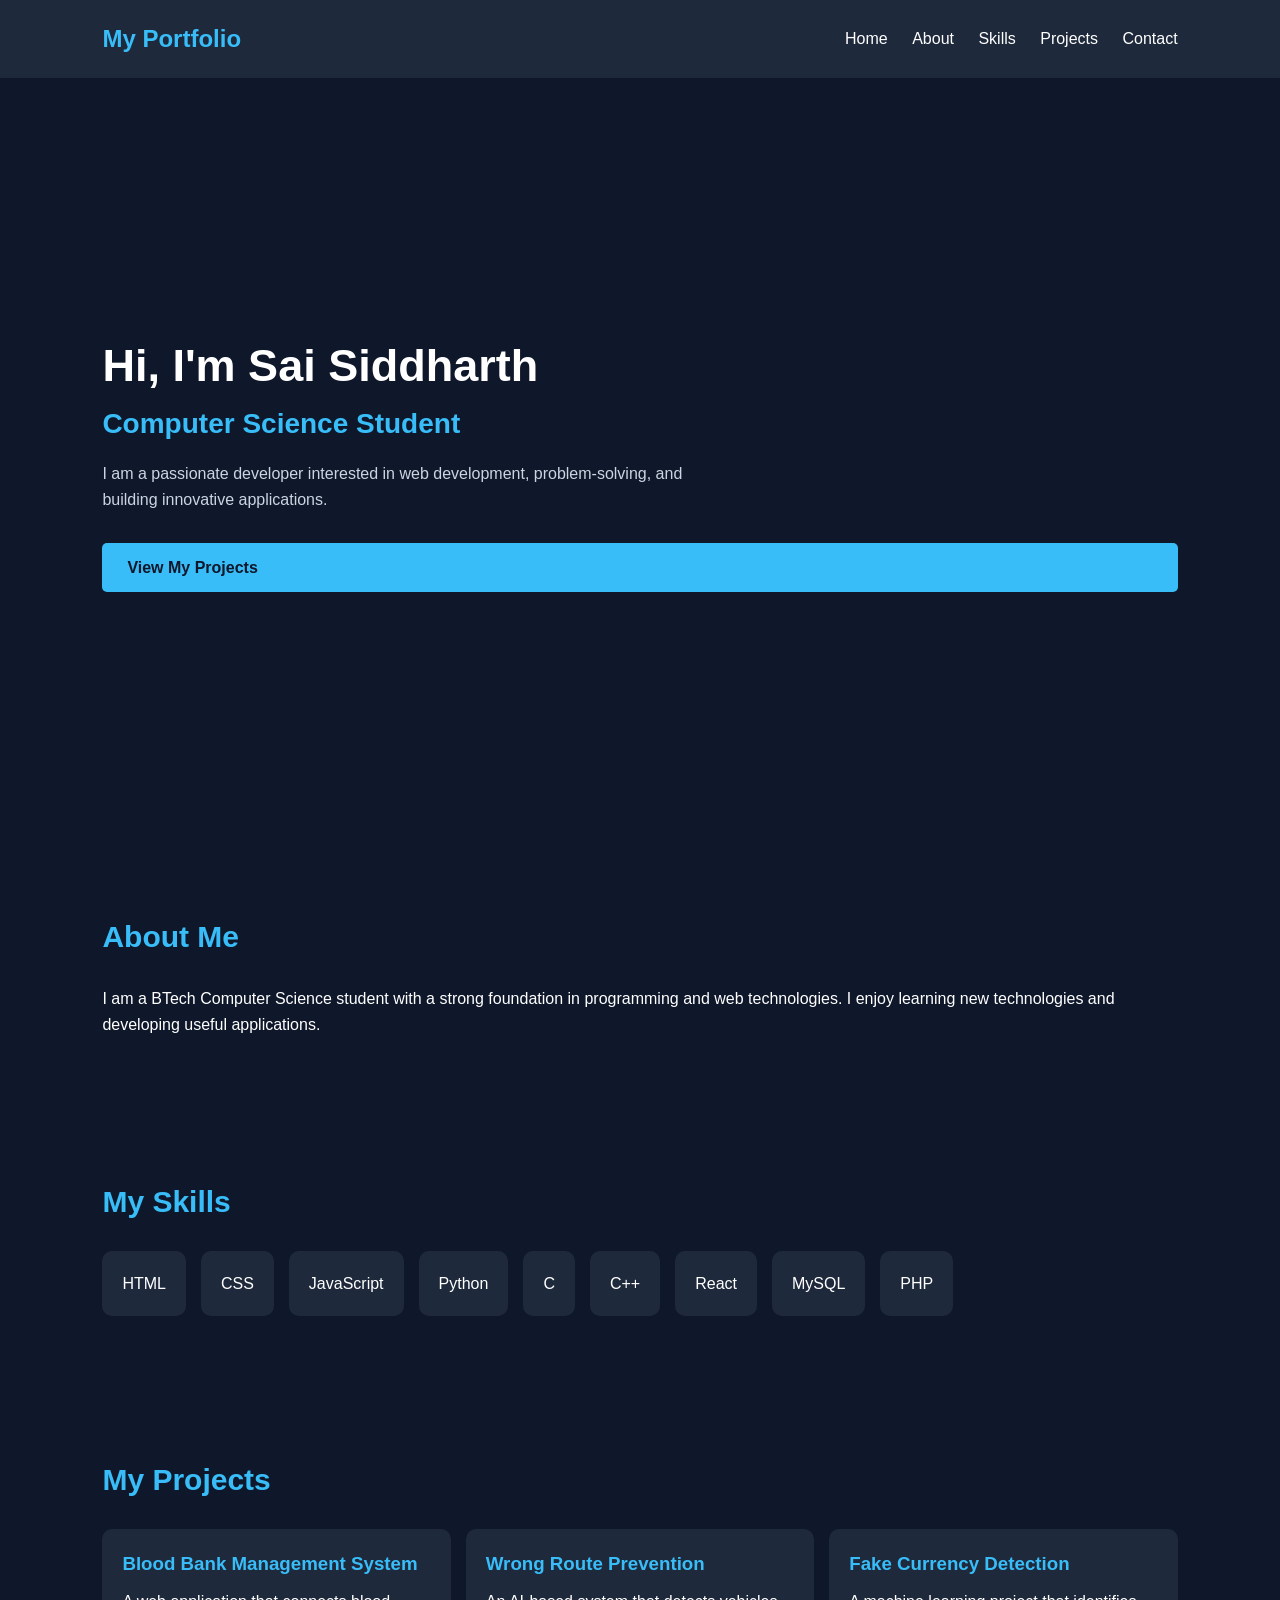
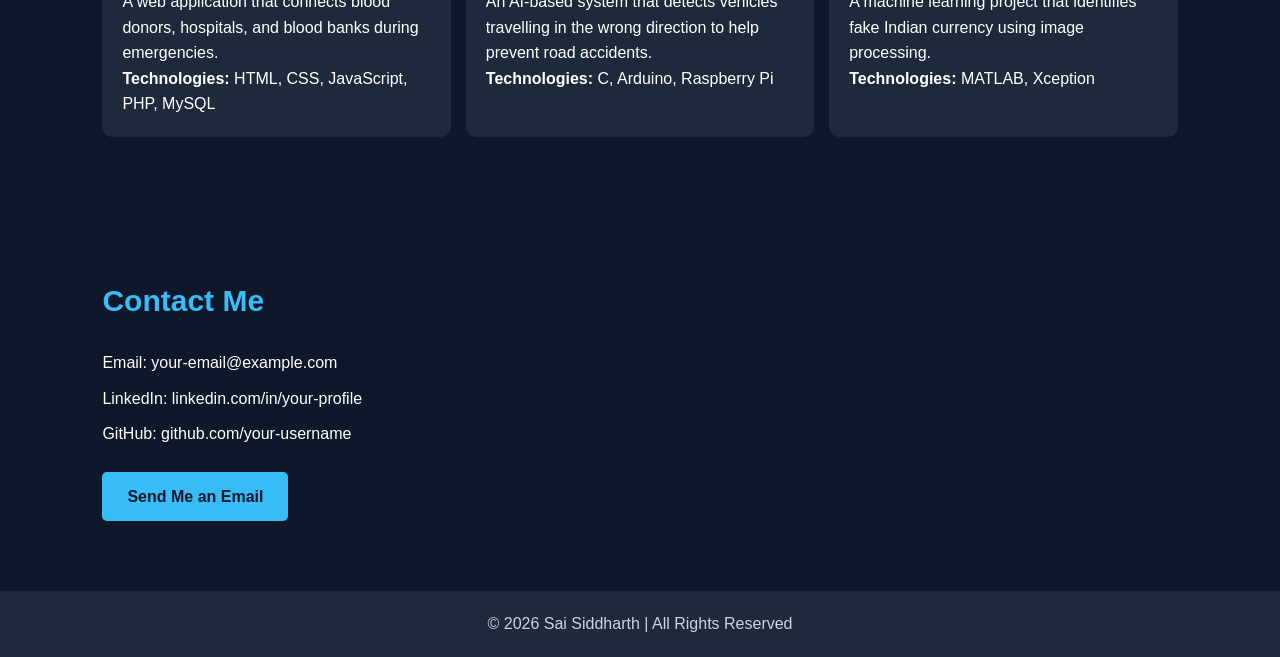
==== index.html @ 5f08d347 "first commit" ====
<!DOCTYPE html>
<html lang="en">
<head>
    <meta charset="UTF-8">
    <meta name="viewport" content="width=device-width, initial-scale=1.0">
    <title>My Portfolio</title>

    <style>
        * {
            margin: 0;
            padding: 0;
            box-sizing: border-box;
            scroll-behavior: smooth;
        }

        body {
            font-family: Arial, sans-serif;
            background: #0f172a;
            color: white;
            line-height: 1.6;
        }

        header {
            display: flex;
            justify-content: space-between;
            align-items: center;
            padding: 20px 8%;
            background: #1e293b;
            position: sticky;
            top: 0;
        }

        .logo {
            color: #38bdf8;
            font-size: 24px;
            font-weight: bold;
        }

        nav a {
            color: white;
            text-decoration: none;
            margin-left: 20px;
        }

        nav a:hover {
            color: #38bdf8;
        }

        section {
            padding: 70px 8%;
        }

        .home {
            min-height: 85vh;
            display: flex;
            flex-direction: column;
            justify-content: center;
        }

        .home h1 {
            font-size: 45px;
        }

        .home h2 {
            color: #38bdf8;
            font-size: 28px;
        }

        .home p {
            max-width: 600px;
            margin: 15px 0;
            color: #cbd5e1;
        }

        .btn {
            display: inline-block;
            background: #38bdf8;
            color: #0f172a;
            padding: 12px 25px;
            border-radius: 5px;
            text-decoration: none;
            font-weight: bold;
            margin-top: 15px;
        }

        h2.section-title {
            color: #38bdf8;
            margin-bottom: 25px;
            font-size: 30px;
        }

        .skills, .projects {
            display: flex;
            flex-wrap: wrap;
            gap: 15px;
        }

        .skills span, .project-card {
            background: #1e293b;
            padding: 20px;
            border-radius: 10px;
        }

        .project-card {
            flex: 1 1 250px;
        }

        .project-card h3 {
            color: #38bdf8;
            margin-bottom: 10px;
        }

        .contact p {
            margin: 10px 0;
        }

        footer {
            text-align: center;
            padding: 20px;
            background: #1e293b;
            color: #cbd5e1;
        }

        @media (max-width: 600px) {
            header {
                flex-direction: column;
                gap: 10px;
            }

            nav a {
                margin: 0 8px;
            }

            .home h1 {
                font-size: 32px;
            }
        }
    </style>
</head>

<body>

    <header>
        <div class="logo">My Portfolio</div>

        <nav>
            <a href="#home">Home</a>
            <a href="#about">About</a>
            <a href="#skills">Skills</a>
            <a href="#projects">Projects</a>
            <a href="#contact">Contact</a>
        </nav>
    </header>

    <section class="home" id="home">
        <h1>Hi, I'm Sai Siddharth</h1>
        <h2>Computer Science Student</h2>

        <p>
            I am a passionate developer interested in web development,
            problem-solving, and building innovative applications.
        </p>

        <a href="#projects" class="btn">View My Projects</a>
    </section>

    <section id="about">
        <h2 class="section-title">About Me</h2>

        <p>
            I am a BTech Computer Science student with a strong
            foundation in programming and web technologies.
            I enjoy learning new technologies and developing
            useful applications.
        </p>
    </section>

    <section id="skills">
        <h2 class="section-title">My Skills</h2>

        <div class="skills">
            <span>HTML</span>
            <span>CSS</span>
            <span>JavaScript</span>
            <span>Python</span>
            <span>C</span>
            <span>C++</span>
            <span>React</span>
            <span>MySQL</span>
            <span>PHP</span>
        </div>
    </section>

    <section id="projects">
        <h2 class="section-title">My Projects</h2>

        <div class="projects">

            <div class="project-card">
                <h3>Blood Bank Management System</h3>
                <p>
                    A web application that connects blood donors,
                    hospitals, and blood banks during emergencies.
                </p>
                <p><b>Technologies:</b> HTML, CSS, JavaScript, PHP, MySQL</p>
            </div>

            <div class="project-card">
                <h3>Wrong Route Prevention</h3>
                <p>
                    An AI-based system that detects vehicles
                    travelling in the wrong direction to help
                    prevent road accidents.
                </p>
                <p><b>Technologies:</b> C, Arduino, Raspberry Pi</p>
            </div>

            <div class="project-card">
                <h3>Fake Currency Detection</h3>
                <p>
                    A machine learning project that identifies
                    fake Indian currency using image processing.
                </p>
                <p><b>Technologies:</b> MATLAB, Xception</p>
            </div>

        </div>
    </section>

    <section id="contact" class="contact">
        <h2 class="section-title">Contact Me</h2>

        <p>Email: your-email@example.com</p>
        <p>LinkedIn: linkedin.com/in/your-profile</p>
        <p>GitHub: github.com/your-username</p>

        <a href="mailto:your-email@example.com" class="btn">
            Send Me an Email
        </a>
    </section>

    <footer>
        <p>© 2026 Sai Siddharth | All Rights Reserved</p>
    </footer>

</body>
</html>
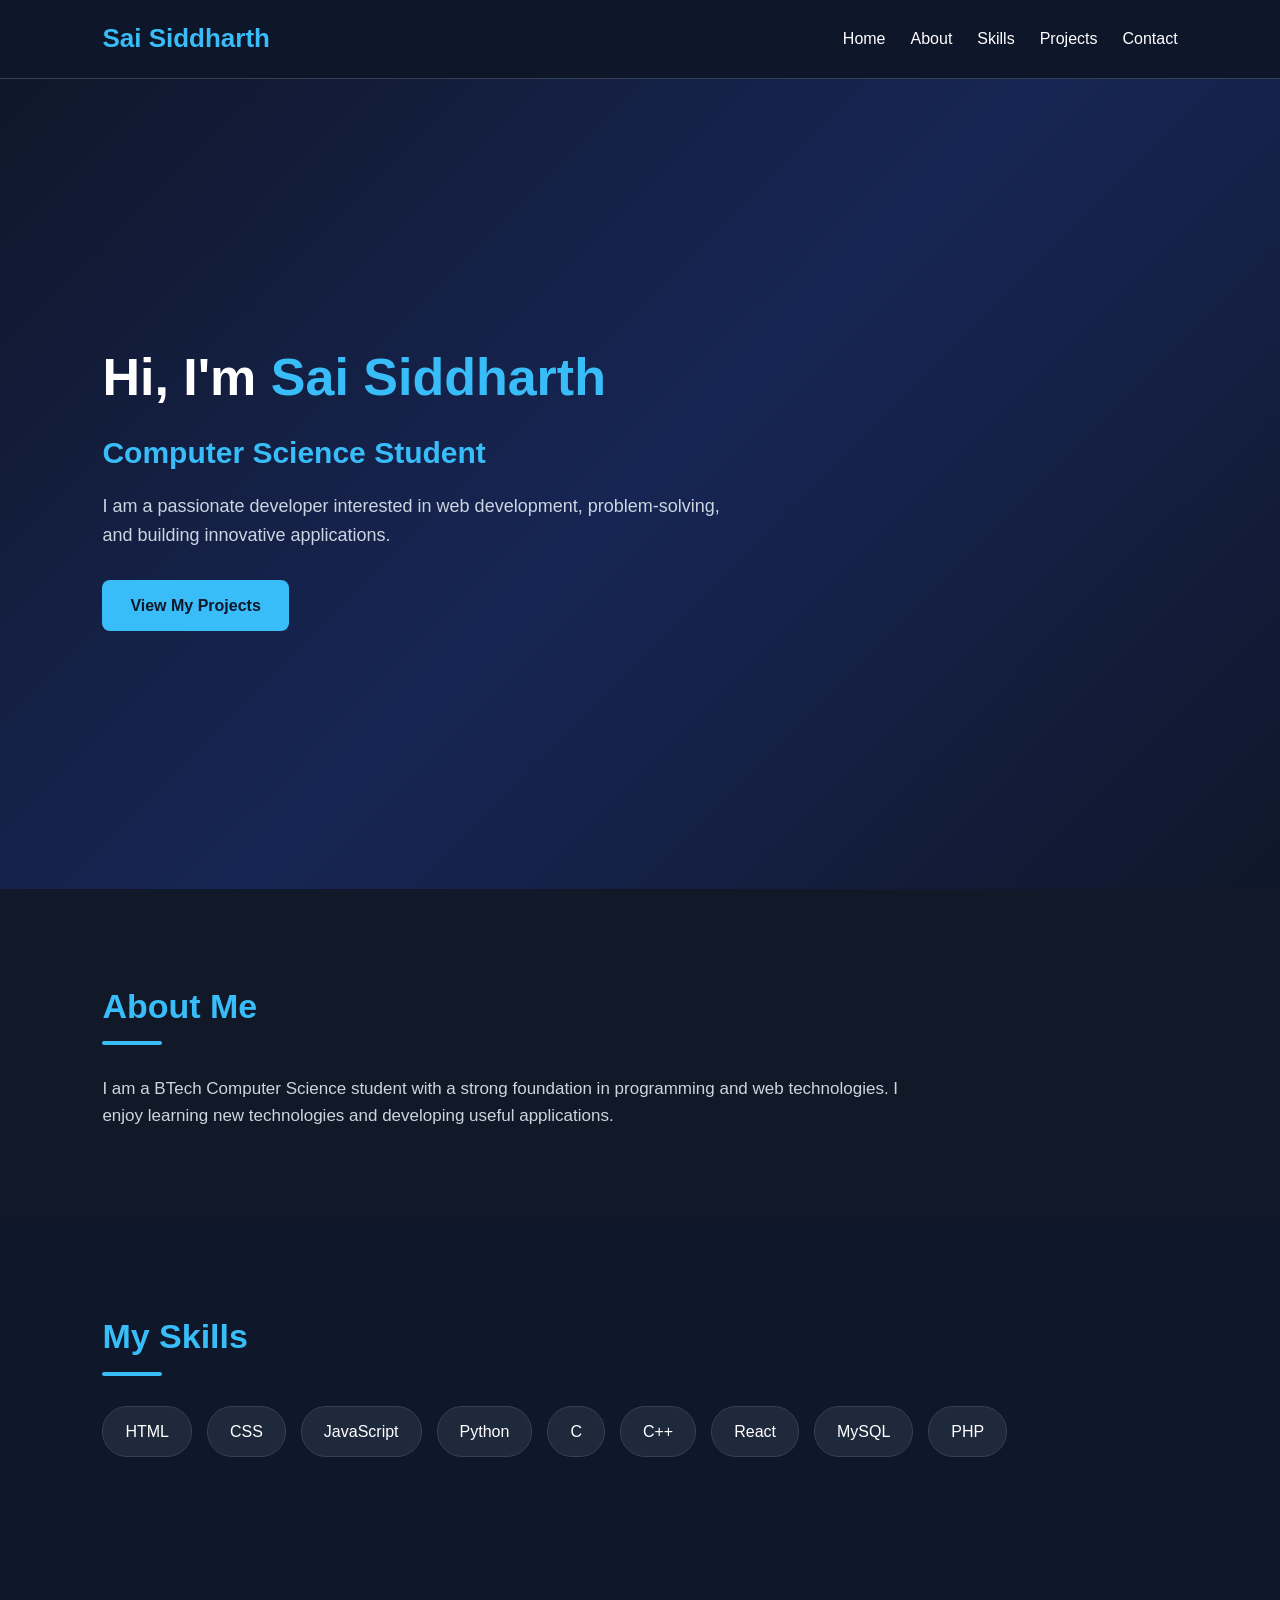
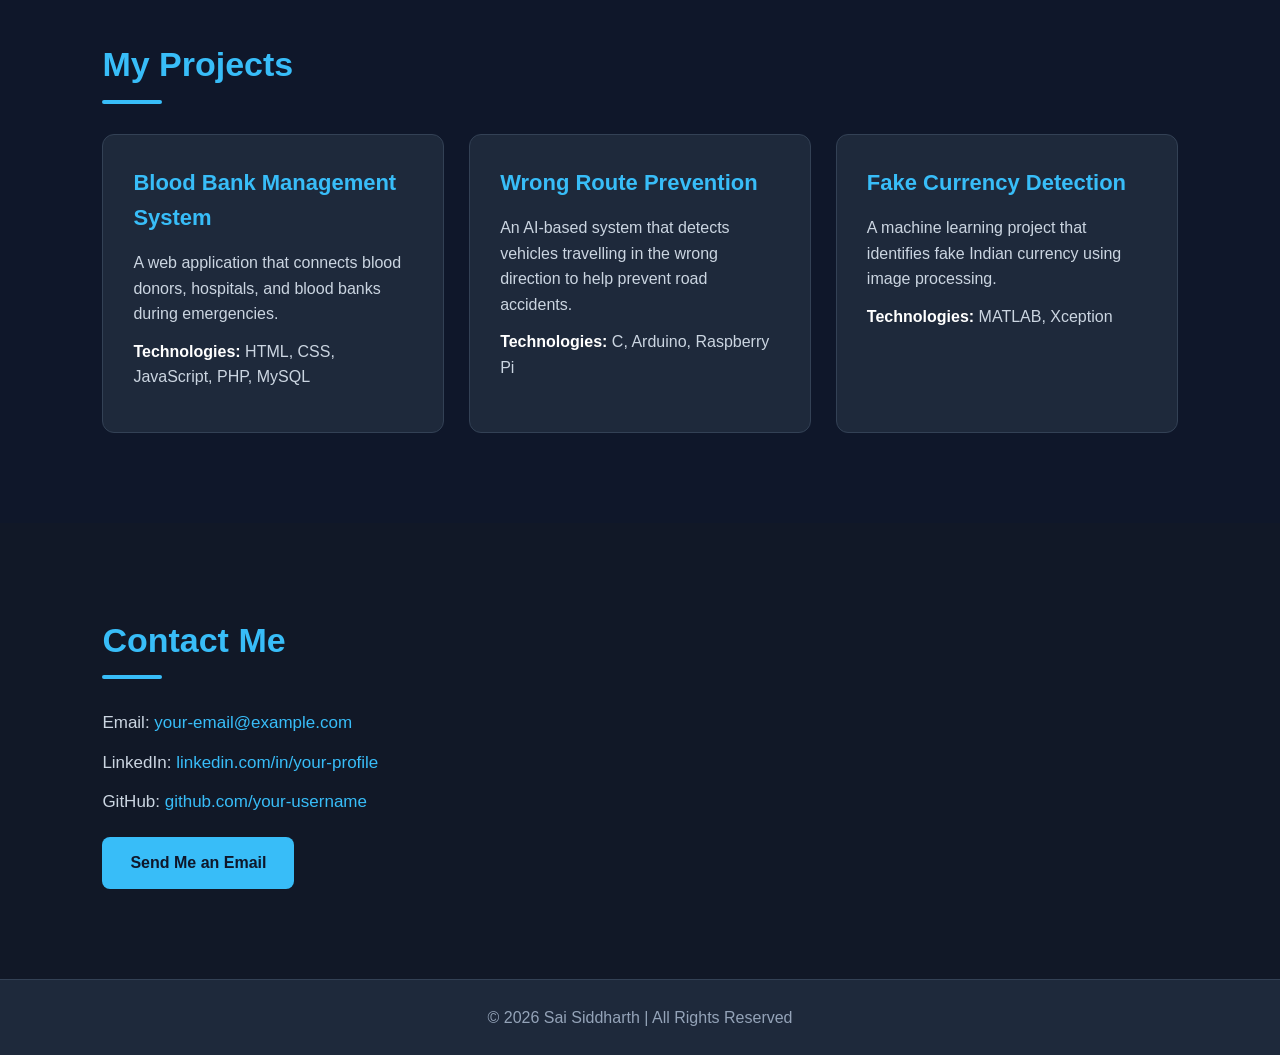
==== commit 08409bbc: "new commit" ====
--- a/index.html
+++ b/index.html
@@ -1,12 +1,18 @@
-
 <!DOCTYPE html>
 <html lang="en">
 <head>
     <meta charset="UTF-8">
     <meta name="viewport" content="width=device-width, initial-scale=1.0">
-    <title>My Portfolio</title>
-
+
+    <title>Sai Siddharth | Portfolio</title>
+
+    <!-- CSS -->
     <style>
+
+        /* =========================
+           BASIC RESET
+        ========================= */
+
         * {
             margin: 0;
             padding: 0;
@@ -15,158 +21,457 @@
         }
 
         body {
-            font-family: Arial, sans-serif;
+            font-family: Arial, Helvetica, sans-serif;
             background: #0f172a;
-            color: white;
+            color: #ffffff;
             line-height: 1.6;
         }
 
+        /* =========================
+           HEADER
+        ========================= */
+
         header {
+            width: 100%;
             display: flex;
             justify-content: space-between;
             align-items: center;
-            padding: 20px 8%;
-            background: #1e293b;
+
+            padding: 18px 8%;
+
+            background: rgba(15, 23, 42, 0.95);
+
             position: sticky;
             top: 0;
+            z-index: 1000;
+
+            border-bottom: 1px solid #334155;
         }
 
         .logo {
+            font-size: 26px;
+            font-weight: bold;
             color: #38bdf8;
-            font-size: 24px;
-            font-weight: bold;
+        }
+
+        nav {
+            display: flex;
+            gap: 25px;
         }
 
         nav a {
-            color: white;
+            color: #ffffff;
             text-decoration: none;
-            margin-left: 20px;
+            font-size: 16px;
+
+            transition: 0.3s;
         }
 
         nav a:hover {
             color: #38bdf8;
         }
 
+        /* =========================
+           COMMON SECTION
+        ========================= */
+
         section {
-            padding: 70px 8%;
-        }
+            padding: 90px 8%;
+        }
+
+        /* =========================
+           HOME SECTION
+        ========================= */
 
         .home {
-            min-height: 85vh;
+            min-height: 90vh;
+
             display: flex;
             flex-direction: column;
             justify-content: center;
+
+            background:
+                linear-gradient(
+                    135deg,
+                    #0f172a 0%,
+                    #172554 50%,
+                    #0f172a 100%
+                );
         }
 
         .home h1 {
-            font-size: 45px;
+            font-size: 52px;
+            margin-bottom: 10px;
+        }
+
+        .home h1 span {
+            color: #38bdf8;
         }
 
         .home h2 {
+            font-size: 30px;
             color: #38bdf8;
-            font-size: 28px;
+            margin-bottom: 15px;
         }
 
         .home p {
-            max-width: 600px;
-            margin: 15px 0;
+            max-width: 650px;
             color: #cbd5e1;
-        }
+            font-size: 18px;
+            margin-bottom: 20px;
+        }
+
+        /* =========================
+           BUTTON
+        ========================= */
 
         .btn {
             display: inline-block;
+
+            width: fit-content;
+
             background: #38bdf8;
             color: #0f172a;
-            padding: 12px 25px;
-            border-radius: 5px;
+
+            padding: 13px 28px;
+
+            border-radius: 8px;
+
             text-decoration: none;
+
             font-weight: bold;
-            margin-top: 15px;
-        }
-
-        h2.section-title {
+
+            margin-top: 10px;
+
+            transition: 0.3s;
+        }
+
+        .btn:hover {
+            background: #ffffff;
+            color: #0f172a;
+
+            transform: translateY(-3px);
+
+            box-shadow: 0 8px 20px rgba(56, 189, 248, 0.3);
+        }
+
+        /* =========================
+           SECTION TITLE
+        ========================= */
+
+        .section-title {
             color: #38bdf8;
-            margin-bottom: 25px;
-            font-size: 30px;
-        }
-
-        .skills, .projects {
+            font-size: 34px;
+            margin-bottom: 30px;
+
+            position: relative;
+        }
+
+        .section-title::after {
+            content: "";
+
+            display: block;
+
+            width: 60px;
+            height: 4px;
+
+            background: #38bdf8;
+
+            margin-top: 8px;
+
+            border-radius: 10px;
+        }
+
+        /* =========================
+           ABOUT
+        ========================= */
+
+        #about {
+            background: #111827;
+        }
+
+        #about p {
+            max-width: 800px;
+
+            color: #cbd5e1;
+
+            font-size: 17px;
+        }
+
+        /* =========================
+           SKILLS
+        ========================= */
+
+        .skills {
             display: flex;
             flex-wrap: wrap;
+
             gap: 15px;
-        }
-
-        .skills span, .project-card {
+
+            margin-top: 20px;
+        }
+
+        .skills span {
             background: #1e293b;
-            padding: 20px;
-            border-radius: 10px;
+
+            border: 1px solid #334155;
+
+            padding: 12px 22px;
+
+            border-radius: 25px;
+
+            color: #ffffff;
+
+            transition: 0.3s;
+        }
+
+        .skills span:hover {
+            background: #38bdf8;
+
+            color: #0f172a;
+
+            transform: translateY(-4px);
+        }
+
+        /* =========================
+           PROJECTS
+        ========================= */
+
+        .projects {
+            display: grid;
+
+            grid-template-columns:
+                repeat(auto-fit, minmax(280px, 1fr));
+
+            gap: 25px;
+
+            margin-top: 20px;
         }
 
         .project-card {
-            flex: 1 1 250px;
+            background: #1e293b;
+
+            padding: 30px;
+
+            border-radius: 12px;
+
+            border: 1px solid #334155;
+
+            transition: 0.3s;
+        }
+
+        .project-card:hover {
+            transform: translateY(-8px);
+
+            border-color: #38bdf8;
+
+            box-shadow:
+                0 10px 30px rgba(0, 0, 0, 0.3);
         }
 
         .project-card h3 {
             color: #38bdf8;
-            margin-bottom: 10px;
+
+            font-size: 22px;
+
+            margin-bottom: 15px;
+        }
+
+        .project-card p {
+            color: #cbd5e1;
+
+            margin-bottom: 12px;
+        }
+
+        .project-card b {
+            color: #ffffff;
+        }
+
+        /* =========================
+           CONTACT
+        ========================= */
+
+        #contact {
+            background: #111827;
         }
 
         .contact p {
-            margin: 10px 0;
-        }
+            margin: 12px 0;
+
+            color: #cbd5e1;
+
+            font-size: 17px;
+        }
+
+        .contact a:not(.btn) {
+            color: #38bdf8;
+
+            text-decoration: none;
+        }
+
+        .contact a:not(.btn):hover {
+            text-decoration: underline;
+        }
+
+        /* =========================
+           FOOTER
+        ========================= */
 
         footer {
             text-align: center;
-            padding: 20px;
+
+            padding: 25px;
+
             background: #1e293b;
-            color: #cbd5e1;
-        }
-
-        @media (max-width: 600px) {
+
+            color: #94a3b8;
+
+            border-top: 1px solid #334155;
+        }
+
+        /* =========================
+           RESPONSIVE DESIGN
+        ========================= */
+
+        @media (max-width: 768px) {
+
             header {
                 flex-direction: column;
-                gap: 10px;
+
+                gap: 15px;
+
+                padding: 15px 5%;
+            }
+
+            nav {
+                gap: 15px;
+
+                flex-wrap: wrap;
+
+                justify-content: center;
             }
 
             nav a {
-                margin: 0 8px;
+                font-size: 14px;
+            }
+
+            section {
+                padding: 70px 6%;
+            }
+
+            .home h1 {
+                font-size: 38px;
+            }
+
+            .home h2 {
+                font-size: 24px;
+            }
+
+            .home p {
+                font-size: 16px;
+            }
+
+            .section-title {
+                font-size: 30px;
+            }
+        }
+
+        @media (max-width: 480px) {
+
+            .logo {
+                font-size: 22px;
             }
 
             .home h1 {
                 font-size: 32px;
             }
-        }
+
+            .home h2 {
+                font-size: 21px;
+            }
+
+            nav {
+                gap: 10px;
+            }
+
+            nav a {
+                font-size: 13px;
+            }
+
+            .skills span {
+                padding: 10px 16px;
+            }
+
+            .project-card {
+                padding: 22px;
+            }
+        }
+
     </style>
 </head>
 
 <body>
 
+    <!-- =========================
+         HEADER
+    ========================= -->
+
     <header>
-        <div class="logo">My Portfolio</div>
+
+        <div class="logo">
+            Sai Siddharth
+        </div>
 
         <nav>
             <a href="#home">Home</a>
+
             <a href="#about">About</a>
+
             <a href="#skills">Skills</a>
+
             <a href="#projects">Projects</a>
+
             <a href="#contact">Contact</a>
         </nav>
+
     </header>
 
+
+    <!-- =========================
+         HOME
+    ========================= -->
+
     <section class="home" id="home">
-        <h1>Hi, I'm Sai Siddharth</h1>
-        <h2>Computer Science Student</h2>
+
+        <h1>
+            Hi, I'm <span>Sai Siddharth</span>
+        </h1>
+
+        <h2>
+            Computer Science Student
+        </h2>
 
         <p>
             I am a passionate developer interested in web development,
             problem-solving, and building innovative applications.
         </p>
 
-        <a href="#projects" class="btn">View My Projects</a>
+        <a href="#projects" class="btn">
+            View My Projects
+        </a>
+
     </section>
 
+
+    <!-- =========================
+         ABOUT
+    ========================= -->
+
     <section id="about">
-        <h2 class="section-title">About Me</h2>
+
+        <h2 class="section-title">
+            About Me
+        </h2>
 
         <p>
             I am a BTech Computer Science student with a strong
@@ -174,75 +479,175 @@
             I enjoy learning new technologies and developing
             useful applications.
         </p>
+
     </section>
 
+
+    <!-- =========================
+         SKILLS
+    ========================= -->
+
     <section id="skills">
-        <h2 class="section-title">My Skills</h2>
+
+        <h2 class="section-title">
+            My Skills
+        </h2>
 
         <div class="skills">
+
             <span>HTML</span>
+
             <span>CSS</span>
+
             <span>JavaScript</span>
+
             <span>Python</span>
+
             <span>C</span>
+
             <span>C++</span>
+
             <span>React</span>
+
             <span>MySQL</span>
+
             <span>PHP</span>
+
         </div>
+
     </section>
 
+
+    <!-- =========================
+         PROJECTS
+    ========================= -->
+
     <section id="projects">
-        <h2 class="section-title">My Projects</h2>
+
+        <h2 class="section-title">
+            My Projects
+        </h2>
 
         <div class="projects">
 
+            <!-- Project 1 -->
+
             <div class="project-card">
-                <h3>Blood Bank Management System</h3>
+
+                <h3>
+                    Blood Bank Management System
+                </h3>
+
                 <p>
                     A web application that connects blood donors,
                     hospitals, and blood banks during emergencies.
                 </p>
-                <p><b>Technologies:</b> HTML, CSS, JavaScript, PHP, MySQL</p>
+
+                <p>
+                    <b>Technologies:</b>
+                    HTML, CSS, JavaScript, PHP, MySQL
+                </p>
+
             </div>
 
+
+            <!-- Project 2 -->
+
             <div class="project-card">
-                <h3>Wrong Route Prevention</h3>
+
+                <h3>
+                    Wrong Route Prevention
+                </h3>
+
                 <p>
                     An AI-based system that detects vehicles
                     travelling in the wrong direction to help
                     prevent road accidents.
                 </p>
-                <p><b>Technologies:</b> C, Arduino, Raspberry Pi</p>
+
+                <p>
+                    <b>Technologies:</b>
+                    C, Arduino, Raspberry Pi
+                </p>
+
             </div>
 
+
+            <!-- Project 3 -->
+
             <div class="project-card">
-                <h3>Fake Currency Detection</h3>
+
+                <h3>
+                    Fake Currency Detection
+                </h3>
+
                 <p>
                     A machine learning project that identifies
                     fake Indian currency using image processing.
                 </p>
-                <p><b>Technologies:</b> MATLAB, Xception</p>
+
+                <p>
+                    <b>Technologies:</b>
+                    MATLAB, Xception
+                </p>
+
             </div>
 
         </div>
+
     </section>
 
+
+    <!-- =========================
+         CONTACT
+    ========================= -->
+
     <section id="contact" class="contact">
-        <h2 class="section-title">Contact Me</h2>
-
-        <p>Email: your-email@example.com</p>
-        <p>LinkedIn: linkedin.com/in/your-profile</p>
-        <p>GitHub: github.com/your-username</p>
+
+        <h2 class="section-title">
+            Contact Me
+        </h2>
+
+        <p>
+            Email:
+            <a href="mailto:your-email@example.com">
+                your-email@example.com
+            </a>
+        </p>
+
+        <p>
+            LinkedIn:
+            <a href="#">
+                linkedin.com/in/your-profile
+            </a>
+        </p>
+
+        <p>
+            GitHub:
+            <a href="#">
+                github.com/your-username
+            </a>
+        </p>
 
         <a href="mailto:your-email@example.com" class="btn">
             Send Me an Email
         </a>
+
     </section>
 
+
+    <!-- =========================
+         FOOTER
+    ========================= -->
+
     <footer>
-        <p>© 2026 Sai Siddharth | All Rights Reserved</p>
+
+        <p>
+            © 2026 Sai Siddharth | All Rights Reserved
+        </p>
+
     </footer>
 
 </body>
-</html>
+
+</html>
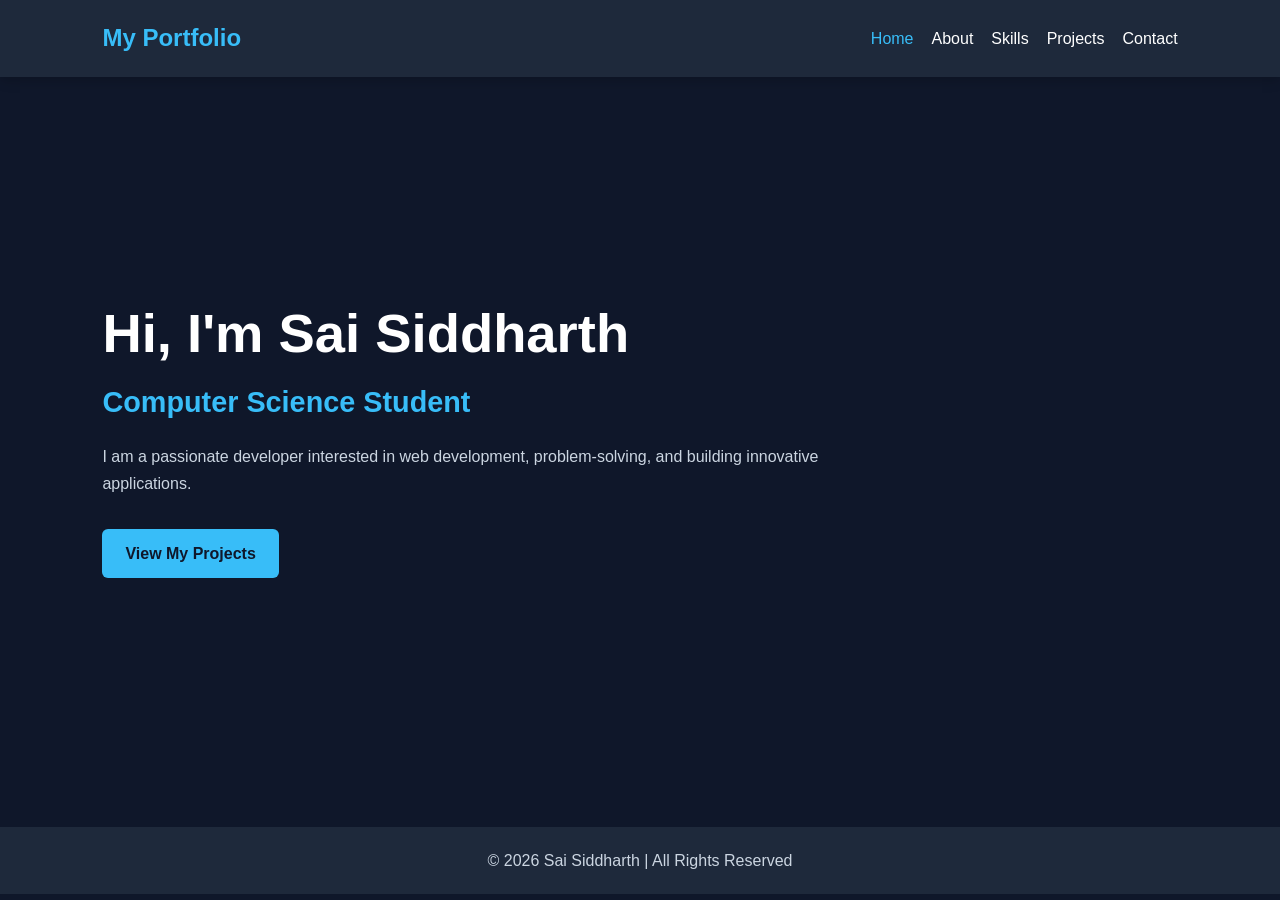
==== commit 12c85449: "Update portfolio: modularize into multi-page site with separate CSS and JS" ====
--- a/index.html
+++ b/index.html
@@ -3,651 +3,29 @@
 <head>
     <meta charset="UTF-8">
     <meta name="viewport" content="width=device-width, initial-scale=1.0">
-
-    <title>Sai Siddharth | Portfolio</title>
-
-    <!-- CSS -->
-    <style>
-
-        /* =========================
-           BASIC RESET
-        ========================= */
-
-        * {
-            margin: 0;
-            padding: 0;
-            box-sizing: border-box;
-            scroll-behavior: smooth;
-        }
-
-        body {
-            font-family: Arial, Helvetica, sans-serif;
-            background: #0f172a;
-            color: #ffffff;
-            line-height: 1.6;
-        }
-
-        /* =========================
-           HEADER
-        ========================= */
-
-        header {
-            width: 100%;
-            display: flex;
-            justify-content: space-between;
-            align-items: center;
-
-            padding: 18px 8%;
-
-            background: rgba(15, 23, 42, 0.95);
-
-            position: sticky;
-            top: 0;
-            z-index: 1000;
-
-            border-bottom: 1px solid #334155;
-        }
-
-        .logo {
-            font-size: 26px;
-            font-weight: bold;
-            color: #38bdf8;
-        }
-
-        nav {
-            display: flex;
-            gap: 25px;
-        }
-
-        nav a {
-            color: #ffffff;
-            text-decoration: none;
-            font-size: 16px;
-
-            transition: 0.3s;
-        }
-
-        nav a:hover {
-            color: #38bdf8;
-        }
-
-        /* =========================
-           COMMON SECTION
-        ========================= */
-
-        section {
-            padding: 90px 8%;
-        }
-
-        /* =========================
-           HOME SECTION
-        ========================= */
-
-        .home {
-            min-height: 90vh;
-
-            display: flex;
-            flex-direction: column;
-            justify-content: center;
-
-            background:
-                linear-gradient(
-                    135deg,
-                    #0f172a 0%,
-                    #172554 50%,
-                    #0f172a 100%
-                );
-        }
-
-        .home h1 {
-            font-size: 52px;
-            margin-bottom: 10px;
-        }
-
-        .home h1 span {
-            color: #38bdf8;
-        }
-
-        .home h2 {
-            font-size: 30px;
-            color: #38bdf8;
-            margin-bottom: 15px;
-        }
-
-        .home p {
-            max-width: 650px;
-            color: #cbd5e1;
-            font-size: 18px;
-            margin-bottom: 20px;
-        }
-
-        /* =========================
-           BUTTON
-        ========================= */
-
-        .btn {
-            display: inline-block;
-
-            width: fit-content;
-
-            background: #38bdf8;
-            color: #0f172a;
-
-            padding: 13px 28px;
-
-            border-radius: 8px;
-
-            text-decoration: none;
-
-            font-weight: bold;
-
-            margin-top: 10px;
-
-            transition: 0.3s;
-        }
-
-        .btn:hover {
-            background: #ffffff;
-            color: #0f172a;
-
-            transform: translateY(-3px);
-
-            box-shadow: 0 8px 20px rgba(56, 189, 248, 0.3);
-        }
-
-        /* =========================
-           SECTION TITLE
-        ========================= */
-
-        .section-title {
-            color: #38bdf8;
-            font-size: 34px;
-            margin-bottom: 30px;
-
-            position: relative;
-        }
-
-        .section-title::after {
-            content: "";
-
-            display: block;
-
-            width: 60px;
-            height: 4px;
-
-            background: #38bdf8;
-
-            margin-top: 8px;
-
-            border-radius: 10px;
-        }
-
-        /* =========================
-           ABOUT
-        ========================= */
-
-        #about {
-            background: #111827;
-        }
-
-        #about p {
-            max-width: 800px;
-
-            color: #cbd5e1;
-
-            font-size: 17px;
-        }
-
-        /* =========================
-           SKILLS
-        ========================= */
-
-        .skills {
-            display: flex;
-            flex-wrap: wrap;
-
-            gap: 15px;
-
-            margin-top: 20px;
-        }
-
-        .skills span {
-            background: #1e293b;
-
-            border: 1px solid #334155;
-
-            padding: 12px 22px;
-
-            border-radius: 25px;
-
-            color: #ffffff;
-
-            transition: 0.3s;
-        }
-
-        .skills span:hover {
-            background: #38bdf8;
-
-            color: #0f172a;
-
-            transform: translateY(-4px);
-        }
-
-        /* =========================
-           PROJECTS
-        ========================= */
-
-        .projects {
-            display: grid;
-
-            grid-template-columns:
-                repeat(auto-fit, minmax(280px, 1fr));
-
-            gap: 25px;
-
-            margin-top: 20px;
-        }
-
-        .project-card {
-            background: #1e293b;
-
-            padding: 30px;
-
-            border-radius: 12px;
-
-            border: 1px solid #334155;
-
-            transition: 0.3s;
-        }
-
-        .project-card:hover {
-            transform: translateY(-8px);
-
-            border-color: #38bdf8;
-
-            box-shadow:
-                0 10px 30px rgba(0, 0, 0, 0.3);
-        }
-
-        .project-card h3 {
-            color: #38bdf8;
-
-            font-size: 22px;
-
-            margin-bottom: 15px;
-        }
-
-        .project-card p {
-            color: #cbd5e1;
-
-            margin-bottom: 12px;
-        }
-
-        .project-card b {
-            color: #ffffff;
-        }
-
-        /* =========================
-           CONTACT
-        ========================= */
-
-        #contact {
-            background: #111827;
-        }
-
-        .contact p {
-            margin: 12px 0;
-
-            color: #cbd5e1;
-
-            font-size: 17px;
-        }
-
-        .contact a:not(.btn) {
-            color: #38bdf8;
-
-            text-decoration: none;
-        }
-
-        .contact a:not(.btn):hover {
-            text-decoration: underline;
-        }
-
-        /* =========================
-           FOOTER
-        ========================= */
-
-        footer {
-            text-align: center;
-
-            padding: 25px;
-
-            background: #1e293b;
-
-            color: #94a3b8;
-
-            border-top: 1px solid #334155;
-        }
-
-        /* =========================
-           RESPONSIVE DESIGN
-        ========================= */
-
-        @media (max-width: 768px) {
-
-            header {
-                flex-direction: column;
-
-                gap: 15px;
-
-                padding: 15px 5%;
-            }
-
-            nav {
-                gap: 15px;
-
-                flex-wrap: wrap;
-
-                justify-content: center;
-            }
-
-            nav a {
-                font-size: 14px;
-            }
-
-            section {
-                padding: 70px 6%;
-            }
-
-            .home h1 {
-                font-size: 38px;
-            }
-
-            .home h2 {
-                font-size: 24px;
-            }
-
-            .home p {
-                font-size: 16px;
-            }
-
-            .section-title {
-                font-size: 30px;
-            }
-        }
-
-        @media (max-width: 480px) {
-
-            .logo {
-                font-size: 22px;
-            }
-
-            .home h1 {
-                font-size: 32px;
-            }
-
-            .home h2 {
-                font-size: 21px;
-            }
-
-            nav {
-                gap: 10px;
-            }
-
-            nav a {
-                font-size: 13px;
-            }
-
-            .skills span {
-                padding: 10px 16px;
-            }
-
-            .project-card {
-                padding: 22px;
-            }
-        }
-
-    </style>
+    <title>Home | Sai Siddharth</title>
+    <link rel="stylesheet" href="css/style.css">
+    <script src="js/script.js" defer></script>
 </head>
-
 <body>
-
-    <!-- =========================
-         HEADER
-    ========================= -->
-
     <header>
-
-        <div class="logo">
-            Sai Siddharth
-        </div>
-
-        <nav>
-            <a href="#home">Home</a>
-
-            <a href="#about">About</a>
-
-            <a href="#skills">Skills</a>
-
-            <a href="#projects">Projects</a>
-
-            <a href="#contact">Contact</a>
+        <a class="logo" href="index.html">My Portfolio</a>
+        <nav aria-label="Main navigation">
+            <a href="index.html">Home</a>
+            <a href="about.html">About</a>
+            <a href="skills.html">Skills</a>
+            <a href="projects.html">Projects</a>
+            <a href="contact.html">Contact</a>
         </nav>
-
     </header>
-
-
-    <!-- =========================
-         HOME
-    ========================= -->
-
-    <section class="home" id="home">
-
-        <h1>
-            Hi, I'm <span>Sai Siddharth</span>
-        </h1>
-
-        <h2>
-            Computer Science Student
-        </h2>
-
-        <p>
-            I am a passionate developer interested in web development,
-            problem-solving, and building innovative applications.
-        </p>
-
-        <a href="#projects" class="btn">
-            View My Projects
-        </a>
-
-    </section>
-
-
-    <!-- =========================
-         ABOUT
-    ========================= -->
-
-    <section id="about">
-
-        <h2 class="section-title">
-            About Me
-        </h2>
-
-        <p>
-            I am a BTech Computer Science student with a strong
-            foundation in programming and web technologies.
-            I enjoy learning new technologies and developing
-            useful applications.
-        </p>
-
-    </section>
-
-
-    <!-- =========================
-         SKILLS
-    ========================= -->
-
-    <section id="skills">
-
-        <h2 class="section-title">
-            My Skills
-        </h2>
-
-        <div class="skills">
-
-            <span>HTML</span>
-
-            <span>CSS</span>
-
-            <span>JavaScript</span>
-
-            <span>Python</span>
-
-            <span>C</span>
-
-            <span>C++</span>
-
-            <span>React</span>
-
-            <span>MySQL</span>
-
-            <span>PHP</span>
-
-        </div>
-
-    </section>
-
-
-    <!-- =========================
-         PROJECTS
-    ========================= -->
-
-    <section id="projects">
-
-        <h2 class="section-title">
-            My Projects
-        </h2>
-
-        <div class="projects">
-
-            <!-- Project 1 -->
-
-            <div class="project-card">
-
-                <h3>
-                    Blood Bank Management System
-                </h3>
-
-                <p>
-                    A web application that connects blood donors,
-                    hospitals, and blood banks during emergencies.
-                </p>
-
-                <p>
-                    <b>Technologies:</b>
-                    HTML, CSS, JavaScript, PHP, MySQL
-                </p>
-
-            </div>
-
-
-            <!-- Project 2 -->
-
-            <div class="project-card">
-
-                <h3>
-                    Wrong Route Prevention
-                </h3>
-
-                <p>
-                    An AI-based system that detects vehicles
-                    travelling in the wrong direction to help
-                    prevent road accidents.
-                </p>
-
-                <p>
-                    <b>Technologies:</b>
-                    C, Arduino, Raspberry Pi
-                </p>
-
-            </div>
-
-
-            <!-- Project 3 -->
-
-            <div class="project-card">
-
-                <h3>
-                    Fake Currency Detection
-                </h3>
-
-                <p>
-                    A machine learning project that identifies
-                    fake Indian currency using image processing.
-                </p>
-
-                <p>
-                    <b>Technologies:</b>
-                    MATLAB, Xception
-                </p>
-
-            </div>
-
-        </div>
-
-    </section>
-
-
-    <!-- =========================
-         CONTACT
-    ========================= -->
-
-    <section id="contact" class="contact">
-
-        <h2 class="section-title">
-            Contact Me
-        </h2>
-
-        <p>
-            Email:
-            <a href="mailto:your-email@example.com">
-                your-email@example.com
-            </a>
-        </p>
-
-        <p>
-            LinkedIn:
-            <a href="#">
-                linkedin.com/in/your-profile
-            </a>
-        </p>
-
-        <p>
-            GitHub:
-            <a href="#">
-                github.com/your-username
-            </a>
-        </p>
-
-        <a href="mailto:your-email@example.com" class="btn">
-            Send Me an Email
-        </a>
-
-    </section>
-
-
-    <!-- =========================
-         FOOTER
-    ========================= -->
-
-    <footer>
-
-        <p>
-            © 2026 Sai Siddharth | All Rights Reserved
-        </p>
-
-    </footer>
-
+    <main>
+        <section class="home-content">
+            <h1>Hi, I'm Sai Siddharth</h1>
+            <h2>Computer Science Student</h2>
+            <p>I am a passionate developer interested in web development, problem-solving, and building innovative applications.</p>
+            <a href="projects.html" class="btn">View My Projects</a>
+        </section>
+    </main>
+    <footer><p>© <span data-current-year>2026</span> Sai Siddharth | All Rights Reserved</p></footer>
 </body>
-
-</html>+</html>
--- a/css/style.css
+++ b/css/style.css
@@ -0,0 +1,135 @@
+* {
+    margin: 0;
+    padding: 0;
+    box-sizing: border-box;
+}
+
+html { scroll-behavior: smooth; }
+
+body {
+    font-family: Arial, sans-serif;
+    background: #0f172a;
+    color: #fff;
+    line-height: 1.7;
+    min-height: 100vh;
+}
+
+header {
+    display: flex;
+    justify-content: space-between;
+    align-items: center;
+    gap: 20px;
+    padding: 18px 8%;
+    background: #1e293b;
+    position: sticky;
+    top: 0;
+    z-index: 10;
+    box-shadow: 0 3px 12px rgba(0,0,0,.2);
+}
+
+.logo {
+    color: #38bdf8;
+    font-size: 24px;
+    font-weight: bold;
+    text-decoration: none;
+    white-space: nowrap;
+}
+
+nav {
+    display: flex;
+    flex-wrap: wrap;
+    gap: 18px;
+}
+
+nav a {
+    color: #fff;
+    text-decoration: none;
+    transition: color .2s ease;
+}
+
+nav a:hover, nav a.active { color: #38bdf8; }
+
+main {
+    width: min(1100px, 84%);
+    margin: 0 auto;
+    padding: 70px 0;
+    min-height: calc(100vh - 150px);
+}
+
+.home-content {
+    min-height: 65vh;
+    display: flex;
+    flex-direction: column;
+    justify-content: center;
+    align-items: flex-start;
+}
+
+.home-content h1 { font-size: clamp(2.2rem, 6vw, 3.4rem); line-height: 1.2; }
+.home-content h2 { color: #38bdf8; font-size: clamp(1.3rem, 3vw, 1.8rem); margin-top: 12px; }
+.home-content p, .page-content p { max-width: 760px; margin: 16px 0; color: #cbd5e1; }
+
+.btn {
+    display: inline-block;
+    background: #38bdf8;
+    color: #0f172a;
+    padding: 11px 23px;
+    border-radius: 6px;
+    text-decoration: none;
+    font-weight: bold;
+    margin-top: 15px;
+    transition: background .2s ease, transform .2s ease;
+}
+.btn:hover { background: #7dd3fc; transform: translateY(-2px); }
+
+.section-title {
+    color: #38bdf8;
+    font-size: 30px;
+    margin-bottom: 22px;
+}
+
+.skills, .projects {
+    display: flex;
+    flex-wrap: wrap;
+    gap: 15px;
+    margin-top: 20px;
+}
+
+.skills span, .project-card, .info-card {
+    background: #1e293b;
+    padding: 20px;
+    border: 1px solid #334155;
+    border-radius: 10px;
+}
+
+.skills span { min-width: 105px; text-align: center; }
+.project-card { flex: 1 1 280px; }
+.project-card h3, .info-card h3 { color: #38bdf8; margin-bottom: 10px; }
+.project-card p, .info-card p { color: #cbd5e1; margin: 8px 0; }
+
+.info-grid {
+    display: grid;
+    grid-template-columns: repeat(auto-fit, minmax(220px, 1fr));
+    gap: 16px;
+    margin-top: 24px;
+}
+
+.contact-details p { margin: 12px 0; color: #cbd5e1; overflow-wrap: anywhere; }
+.contact-details a { color: #38bdf8; text-decoration: none; }
+.contact-details a:hover { text-decoration: underline; }
+
+.back-link { color: #38bdf8; text-decoration: none; display: inline-block; margin-top: 25px; }
+.back-link:hover { text-decoration: underline; }
+
+footer {
+    text-align: center;
+    padding: 20px;
+    background: #1e293b;
+    color: #cbd5e1;
+}
+
+@media (max-width: 700px) {
+    header { flex-direction: column; padding: 16px 5%; }
+    nav { justify-content: center; gap: 12px 16px; }
+    main { width: 90%; padding: 48px 0; }
+    .home-content { min-height: 60vh; }
+}
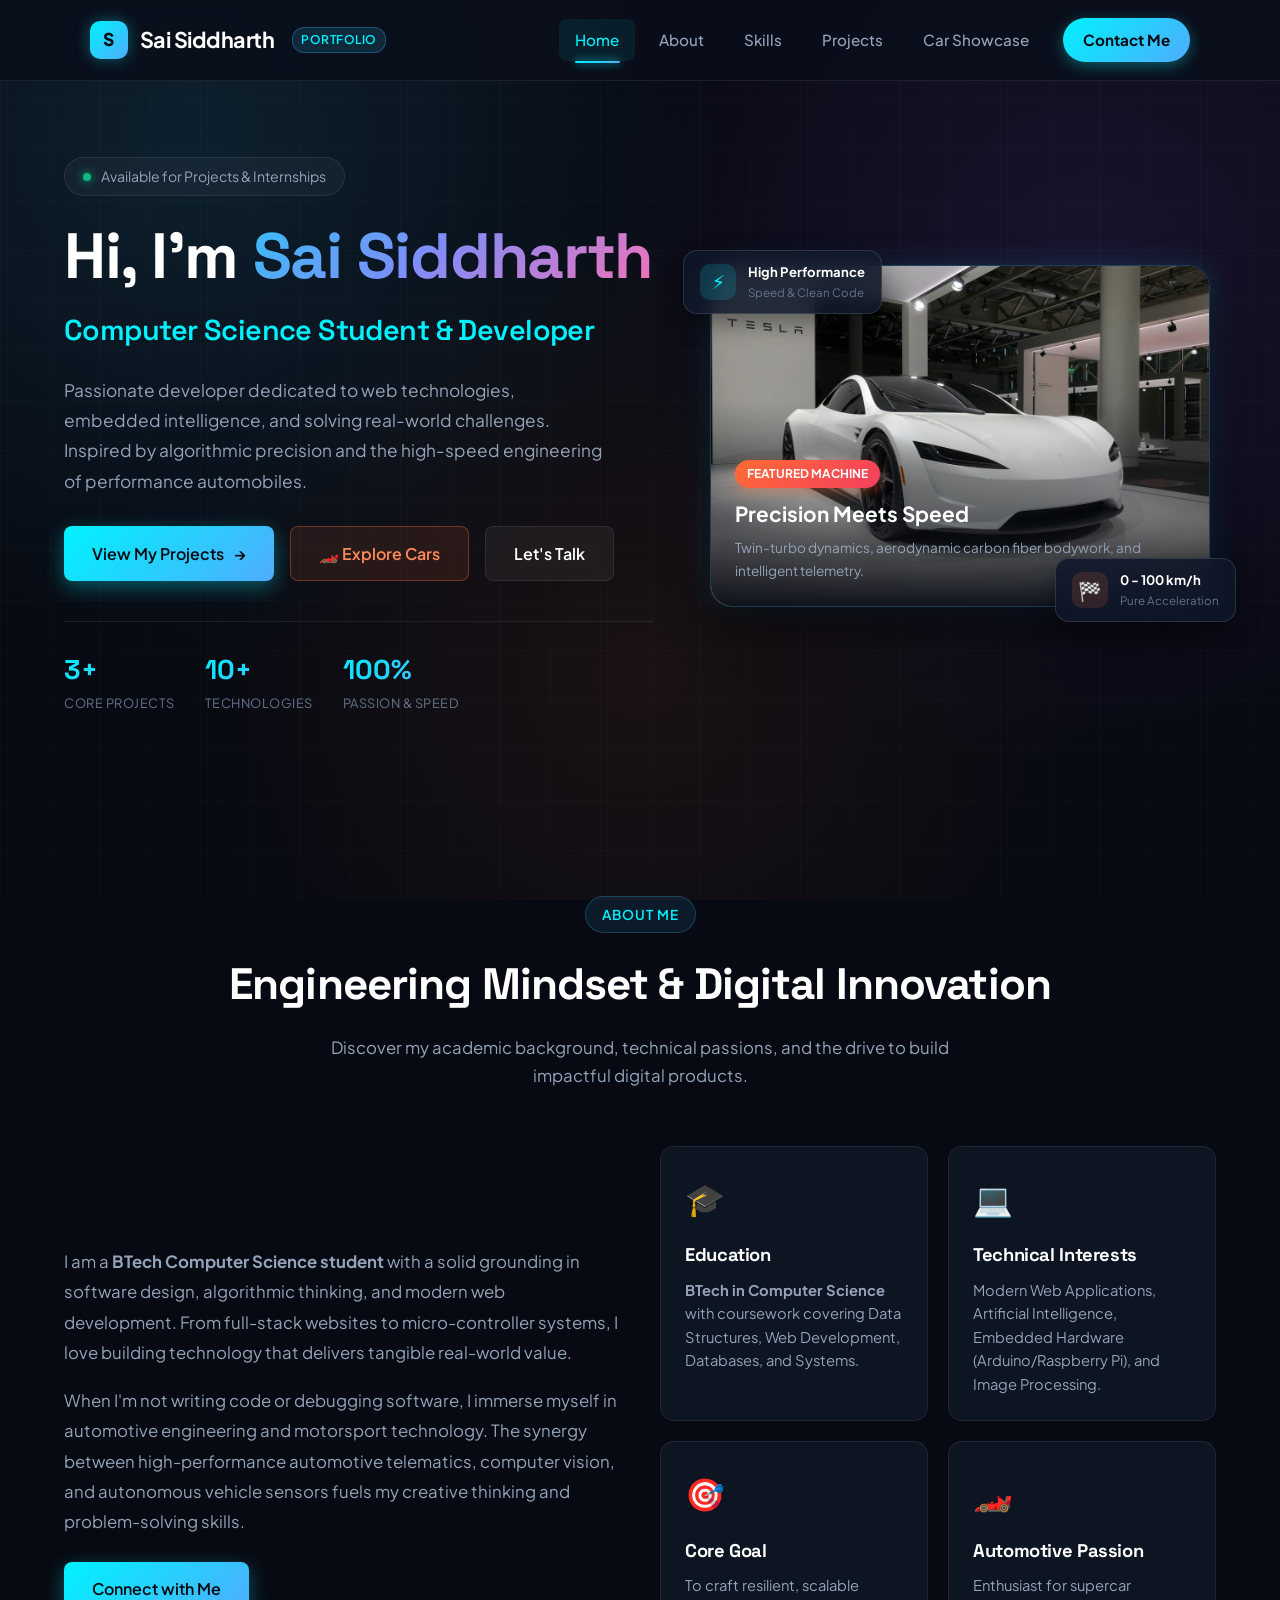
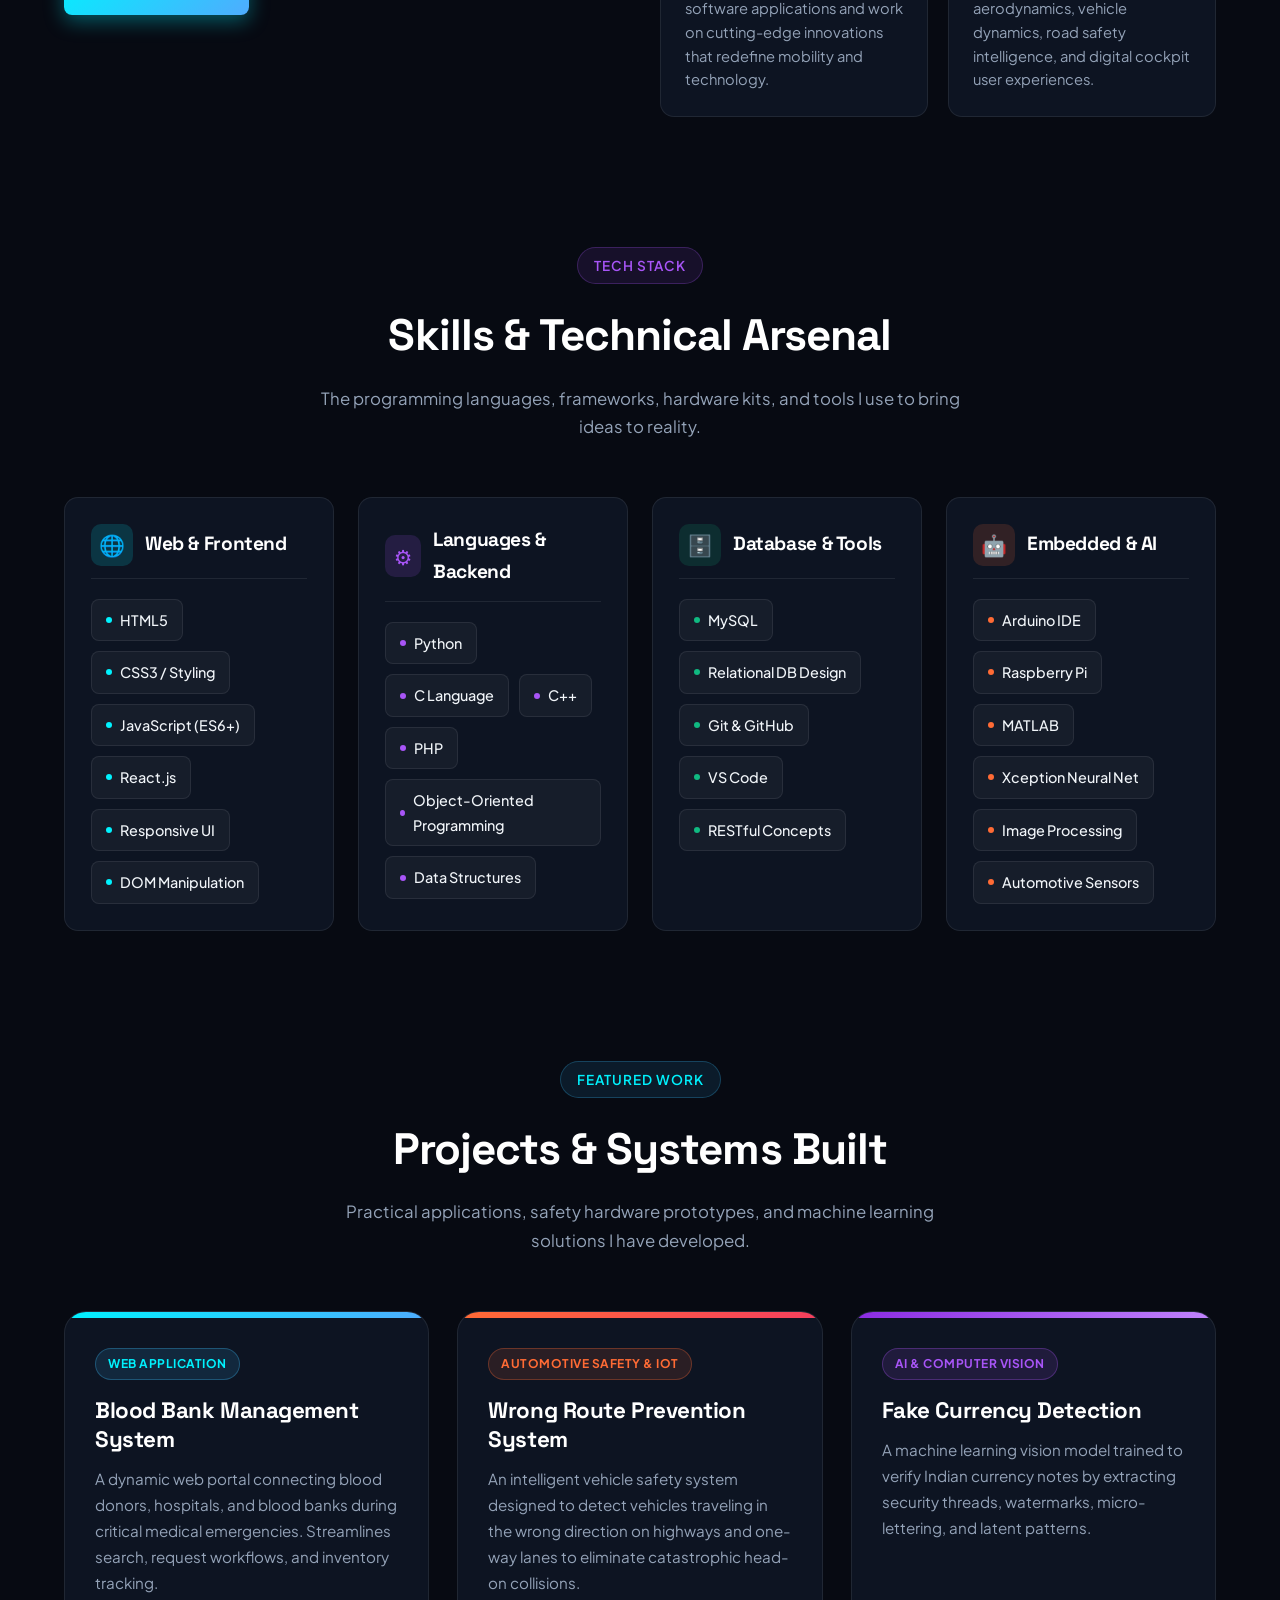
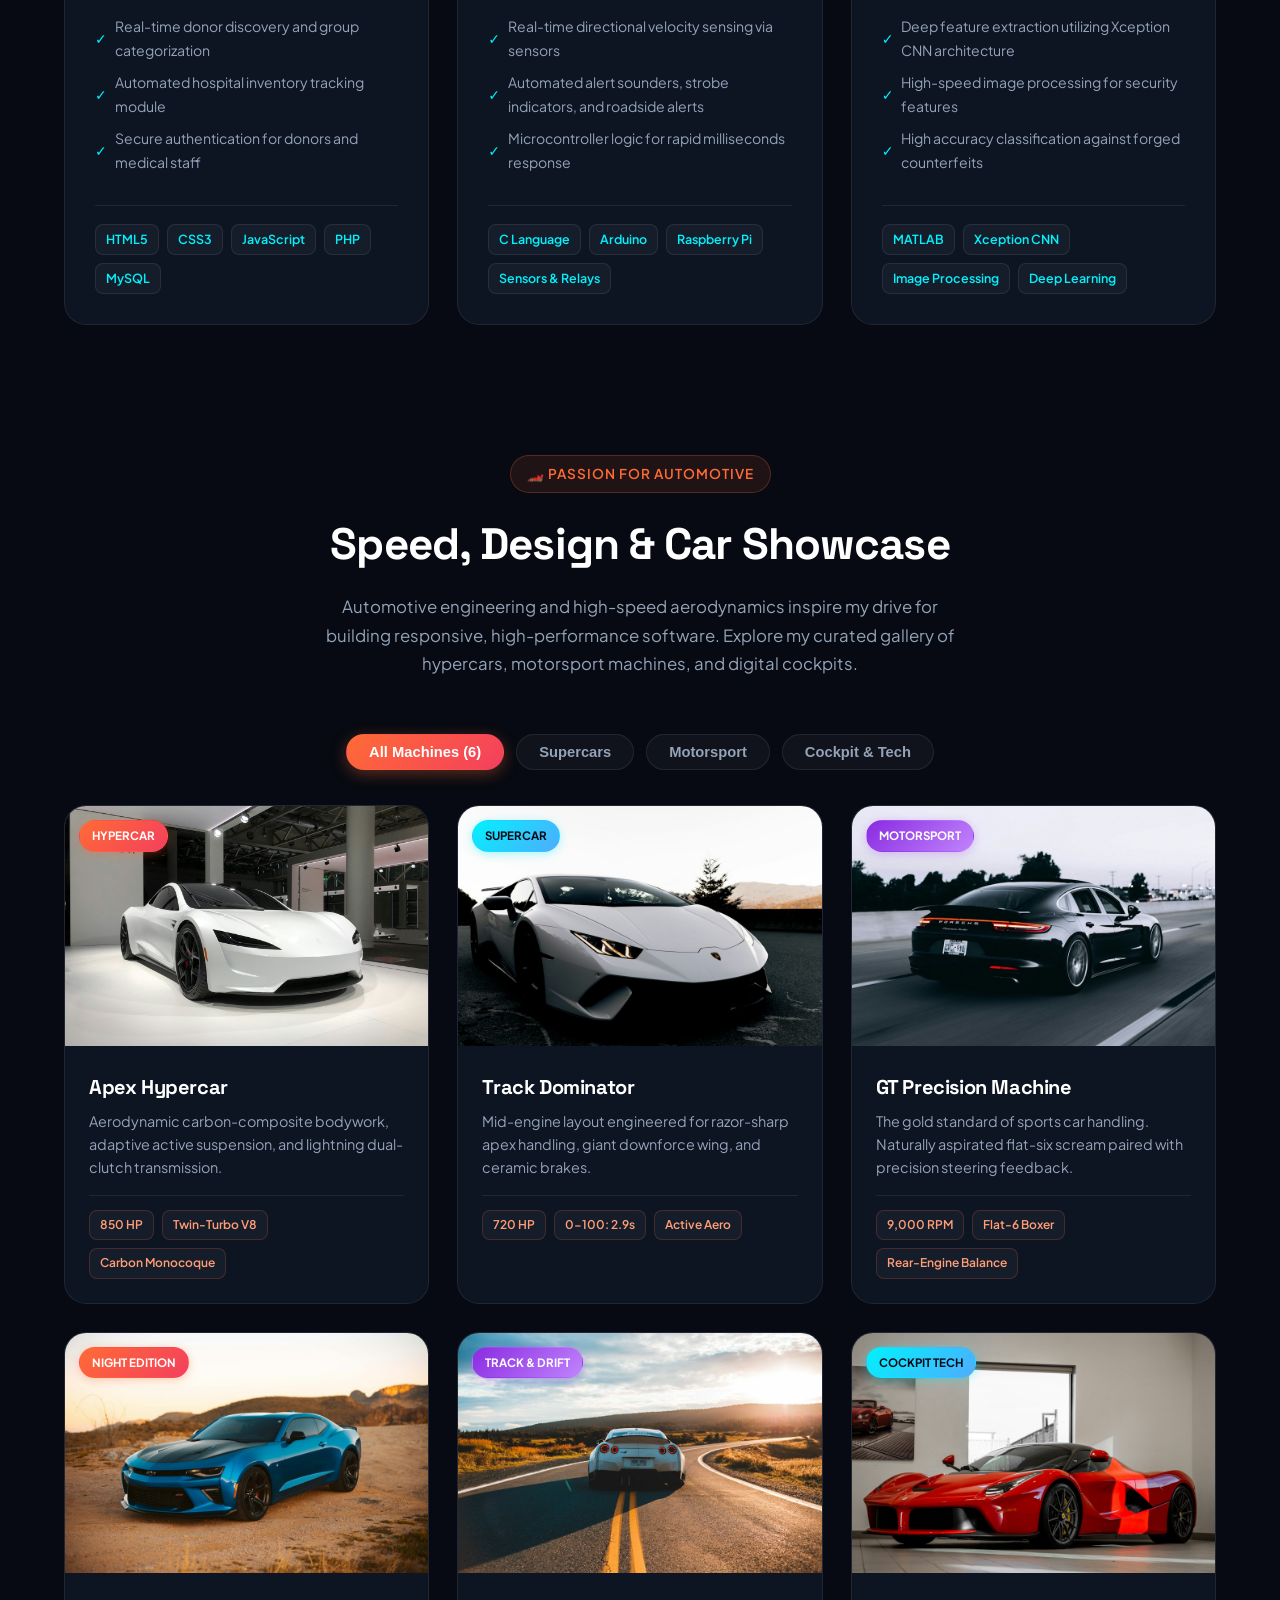
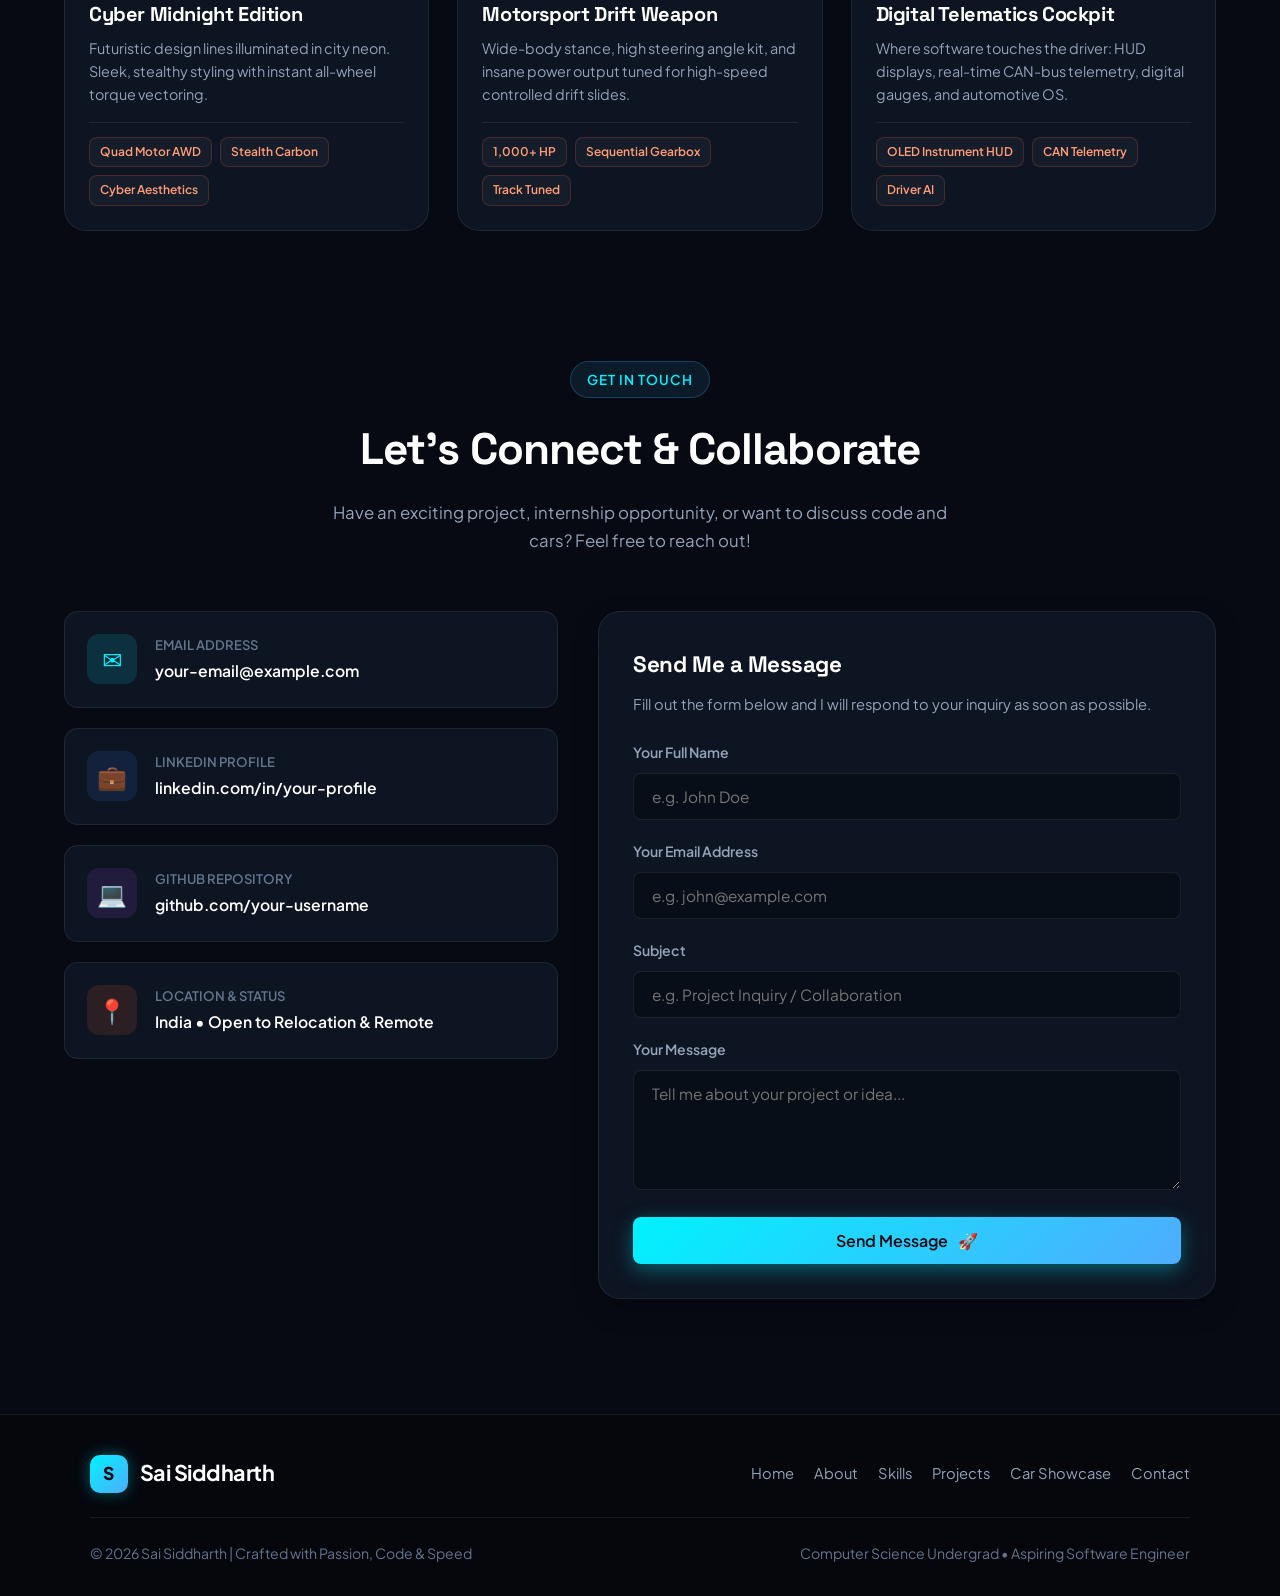
==== commit b0a5f104: "Add all sections to home page, car showcase gallery, and attractive modern theme" ====
--- a/index.html
+++ b/index.html
@@ -3,29 +3,588 @@
 <head>
     <meta charset="UTF-8">
     <meta name="viewport" content="width=device-width, initial-scale=1.0">
-    <title>Home | Sai Siddharth</title>
+    <title>Sai Siddharth | Developer Portfolio & Automotive Tech</title>
+    <meta name="description" content="Portfolio of Sai Siddharth - Computer Science Student, Full-Stack Developer, and Automotive Enthusiast showcasing web projects, AI systems, and high-performance car engineering.">
     <link rel="stylesheet" href="css/style.css">
     <script src="js/script.js" defer></script>
 </head>
 <body>
+    <!-- Top Navigation Header -->
     <header>
-        <a class="logo" href="index.html">My Portfolio</a>
+        <a class="logo" href="#home">
+            <span class="logo-badge">S</span>
+            <span>Sai Siddharth</span>
+            <span class="logo-tag">Portfolio</span>
+        </a>
+
+        <button class="mobile-toggle" aria-label="Toggle navigation" aria-expanded="false">☰</button>
+
         <nav aria-label="Main navigation">
-            <a href="index.html">Home</a>
-            <a href="about.html">About</a>
-            <a href="skills.html">Skills</a>
-            <a href="projects.html">Projects</a>
-            <a href="contact.html">Contact</a>
+            <a href="#home" class="active">Home</a>
+            <a href="#about">About</a>
+            <a href="#skills">Skills</a>
+            <a href="#projects">Projects</a>
+            <a href="#cars">Car Showcase</a>
+            <a href="#contact" class="nav-cta">Contact Me</a>
         </nav>
     </header>
+
     <main>
-        <section class="home-content">
-            <h1>Hi, I'm Sai Siddharth</h1>
-            <h2>Computer Science Student</h2>
-            <p>I am a passionate developer interested in web development, problem-solving, and building innovative applications.</p>
-            <a href="projects.html" class="btn">View My Projects</a>
+        <!-- ==========================================
+             1. HERO SECTION
+             ========================================== -->
+        <section id="home" class="hero">
+            <div class="hero-content">
+                <div class="hero-badge">
+                    <span class="pulse-dot"></span>
+                    <span>Available for Projects & Internships</span>
+                </div>
+
+                <h1>Hi, I'm <span class="gradient-text">Sai Siddharth</span></h1>
+                <h2>Computer Science Student & Developer</h2>
+                <p>
+                    Passionate developer dedicated to web technologies, embedded intelligence, and solving real-world challenges. Inspired by algorithmic precision and the high-speed engineering of performance automobiles.
+                </p>
+
+                <div class="hero-actions">
+                    <a href="#projects" class="btn btn-primary">
+                        <span>View My Projects</span>
+                        <span>→</span>
+                    </a>
+                    <a href="#cars" class="btn btn-outline-orange">
+                        <span>🏎️ Explore Cars</span>
+                    </a>
+                    <a href="#contact" class="btn btn-secondary">
+                        <span>Let's Talk</span>
+                    </a>
+                </div>
+
+                <div class="hero-stats">
+                    <div class="stat-item">
+                        <span class="stat-num">3+</span>
+                        <span class="stat-label">Core Projects</span>
+                    </div>
+                    <div class="stat-item">
+                        <span class="stat-num">10+</span>
+                        <span class="stat-label">Technologies</span>
+                    </div>
+                    <div class="stat-item">
+                        <span class="stat-num">100%</span>
+                        <span class="stat-label">Passion & Speed</span>
+                    </div>
+                </div>
+            </div>
+
+            <!-- Hero Visual: Featured Car & High-Tech Card -->
+            <div class="hero-visual">
+                <!-- Floating badge top-left -->
+                <div class="floating-badge badge-top-left">
+                    <div class="badge-icon cyan">⚡</div>
+                    <div class="badge-text">
+                        <span class="badge-title">High Performance</span>
+                        <span class="badge-sub">Speed & Clean Code</span>
+                    </div>
+                </div>
+
+                <div class="hero-car-card">
+                    <img src="images/car-hero.jpg" alt="Exotic High-Performance Sports Car" loading="eager">
+                    <div class="hero-car-overlay">
+                        <span class="hero-car-tag">Featured Machine</span>
+                        <div class="hero-car-title">Precision Meets Speed</div>
+                        <div class="hero-car-desc">Twin-turbo dynamics, aerodynamic carbon fiber bodywork, and intelligent telemetry.</div>
+                    </div>
+                </div>
+
+                <!-- Floating badge bottom-right -->
+                <div class="floating-badge badge-bottom-right">
+                    <div class="badge-icon orange">🏁</div>
+                    <div class="badge-text">
+                        <span class="badge-title">0 - 100 km/h</span>
+                        <span class="badge-sub">Pure Acceleration</span>
+                    </div>
+                </div>
+            </div>
+        </section>
+
+
+        <!-- ==========================================
+             2. ABOUT ME SECTION
+             ========================================== -->
+        <section id="about">
+            <div class="section-header">
+                <span class="section-pill">ABOUT ME</span>
+                <h2 class="section-title">Engineering Mindset & Digital Innovation</h2>
+                <p class="section-subtitle">
+                    Discover my academic background, technical passions, and the drive to build impactful digital products.
+                </p>
+            </div>
+
+            <div class="about-grid">
+                <div class="about-text">
+                    <p>
+                        I am a <strong>BTech Computer Science student</strong> with a solid grounding in software design, algorithmic thinking, and modern web development. From full-stack websites to micro-controller systems, I love building technology that delivers tangible real-world value.
+                    </p>
+                    <p>
+                        When I'm not writing code or debugging software, I immerse myself in automotive engineering and motorsport technology. The synergy between high-performance automotive telematics, computer vision, and autonomous vehicle sensors fuels my creative thinking and problem-solving skills.
+                    </p>
+                    <div style="margin-top: 25px;">
+                        <a href="#contact" class="btn btn-primary">Connect with Me</a>
+                    </div>
+                </div>
+
+                <div class="about-cards-grid">
+                    <article class="info-card">
+                        <div class="info-card-icon">🎓</div>
+                        <h3>Education</h3>
+                        <p><strong>BTech in Computer Science</strong> with coursework covering Data Structures, Web Development, Databases, and Systems.</p>
+                    </article>
+
+                    <article class="info-card">
+                        <div class="info-card-icon">💻</div>
+                        <h3>Technical Interests</h3>
+                        <p>Modern Web Applications, Artificial Intelligence, Embedded Hardware (Arduino/Raspberry Pi), and Image Processing.</p>
+                    </article>
+
+                    <article class="info-card">
+                        <div class="info-card-icon">🎯</div>
+                        <h3>Core Goal</h3>
+                        <p>To craft resilient, scalable software applications and work on cutting-edge innovations that redefine mobility and technology.</p>
+                    </article>
+
+                    <article class="info-card">
+                        <div class="info-card-icon">🏎️</div>
+                        <h3>Automotive Passion</h3>
+                        <p>Enthusiast for supercar aerodynamics, vehicle dynamics, road safety intelligence, and digital cockpit user experiences.</p>
+                    </article>
+                </div>
+            </div>
+        </section>
+
+
+        <!-- ==========================================
+             3. SKILLS SECTION
+             ========================================== -->
+        <section id="skills">
+            <div class="section-header">
+                <span class="section-pill purple">TECH STACK</span>
+                <h2 class="section-title">Skills & Technical Arsenal</h2>
+                <p class="section-subtitle">
+                    The programming languages, frameworks, hardware kits, and tools I use to bring ideas to reality.
+                </p>
+            </div>
+
+            <div class="skills-container">
+                <!-- Frontend Card -->
+                <div class="skill-category-card">
+                    <div class="skill-cat-header">
+                        <div class="skill-cat-icon cyan">🌐</div>
+                        <h3>Web & Frontend</h3>
+                    </div>
+                    <div class="skill-pill-list">
+                        <span class="skill-pill"><span class="skill-pill-dot"></span>HTML5</span>
+                        <span class="skill-pill"><span class="skill-pill-dot"></span>CSS3 / Styling</span>
+                        <span class="skill-pill"><span class="skill-pill-dot"></span>JavaScript (ES6+)</span>
+                        <span class="skill-pill"><span class="skill-pill-dot"></span>React.js</span>
+                        <span class="skill-pill"><span class="skill-pill-dot"></span>Responsive UI</span>
+                        <span class="skill-pill"><span class="skill-pill-dot"></span>DOM Manipulation</span>
+                    </div>
+                </div>
+
+                <!-- Languages & Backend Card -->
+                <div class="skill-category-card">
+                    <div class="skill-cat-header">
+                        <div class="skill-cat-icon purple">⚙️</div>
+                        <h3>Languages & Backend</h3>
+                    </div>
+                    <div class="skill-pill-list">
+                        <span class="skill-pill"><span class="skill-pill-dot purple"></span>Python</span>
+                        <span class="skill-pill"><span class="skill-pill-dot purple"></span>C Language</span>
+                        <span class="skill-pill"><span class="skill-pill-dot purple"></span>C++</span>
+                        <span class="skill-pill"><span class="skill-pill-dot purple"></span>PHP</span>
+                        <span class="skill-pill"><span class="skill-pill-dot purple"></span>Object-Oriented Programming</span>
+                        <span class="skill-pill"><span class="skill-pill-dot purple"></span>Data Structures</span>
+                    </div>
+                </div>
+
+                <!-- Databases Card -->
+                <div class="skill-category-card">
+                    <div class="skill-cat-header">
+                        <div class="skill-cat-icon emerald">🗄️</div>
+                        <h3>Database & Tools</h3>
+                    </div>
+                    <div class="skill-pill-list">
+                        <span class="skill-pill"><span class="skill-pill-dot emerald"></span>MySQL</span>
+                        <span class="skill-pill"><span class="skill-pill-dot emerald"></span>Relational DB Design</span>
+                        <span class="skill-pill"><span class="skill-pill-dot emerald"></span>Git & GitHub</span>
+                        <span class="skill-pill"><span class="skill-pill-dot emerald"></span>VS Code</span>
+                        <span class="skill-pill"><span class="skill-pill-dot emerald"></span>RESTful Concepts</span>
+                    </div>
+                </div>
+
+                <!-- Hardware & AI Card -->
+                <div class="skill-category-card">
+                    <div class="skill-cat-header">
+                        <div class="skill-cat-icon orange">🤖</div>
+                        <h3>Embedded & AI</h3>
+                    </div>
+                    <div class="skill-pill-list">
+                        <span class="skill-pill"><span class="skill-pill-dot orange"></span>Arduino IDE</span>
+                        <span class="skill-pill"><span class="skill-pill-dot orange"></span>Raspberry Pi</span>
+                        <span class="skill-pill"><span class="skill-pill-dot orange"></span>MATLAB</span>
+                        <span class="skill-pill"><span class="skill-pill-dot orange"></span>Xception Neural Net</span>
+                        <span class="skill-pill"><span class="skill-pill-dot orange"></span>Image Processing</span>
+                        <span class="skill-pill"><span class="skill-pill-dot orange"></span>Automotive Sensors</span>
+                    </div>
+                </div>
+            </div>
+        </section>
+
+
+        <!-- ==========================================
+             4. PROJECTS SECTION
+             ========================================== -->
+        <section id="projects">
+            <div class="section-header">
+                <span class="section-pill">FEATURED WORK</span>
+                <h2 class="section-title">Projects & Systems Built</h2>
+                <p class="section-subtitle">
+                    Practical applications, safety hardware prototypes, and machine learning solutions I have developed.
+                </p>
+            </div>
+
+            <div class="projects-grid">
+                <!-- Project 1: Blood Bank Management -->
+                <article class="project-card">
+                    <div class="project-header-bar"></div>
+                    <div class="project-body">
+                        <span class="project-badge">Web Application</span>
+                        <h3>Blood Bank Management System</h3>
+                        <p class="project-desc">
+                            A dynamic web portal connecting blood donors, hospitals, and blood banks during critical medical emergencies. Streamlines search, request workflows, and inventory tracking.
+                        </p>
+                        <ul class="project-highlights">
+                            <li>Real-time donor discovery and group categorization</li>
+                            <li>Automated hospital inventory tracking module</li>
+                            <li>Secure authentication for donors and medical staff</li>
+                        </ul>
+                        <div class="project-tech-stack">
+                            <span class="tech-tag">HTML5</span>
+                            <span class="tech-tag">CSS3</span>
+                            <span class="tech-tag">JavaScript</span>
+                            <span class="tech-tag">PHP</span>
+                            <span class="tech-tag">MySQL</span>
+                        </div>
+                    </div>
+                </article>
+
+                <!-- Project 2: Wrong Route Prevention (Automotive Connected) -->
+                <article class="project-card">
+                    <div class="project-header-bar orange"></div>
+                    <div class="project-body">
+                        <span class="project-badge orange">Automotive Safety & IoT</span>
+                        <h3>Wrong Route Prevention System</h3>
+                        <p class="project-desc">
+                            An intelligent vehicle safety system designed to detect vehicles traveling in the wrong direction on highways and one-way lanes to eliminate catastrophic head-on collisions.
+                        </p>
+                        <ul class="project-highlights">
+                            <li>Real-time directional velocity sensing via sensors</li>
+                            <li>Automated alert sounders, strobe indicators, and roadside alerts</li>
+                            <li>Microcontroller logic for rapid milliseconds response</li>
+                        </ul>
+                        <div class="project-tech-stack">
+                            <span class="tech-tag">C Language</span>
+                            <span class="tech-tag">Arduino</span>
+                            <span class="tech-tag">Raspberry Pi</span>
+                            <span class="tech-tag">Sensors & Relays</span>
+                        </div>
+                    </div>
+                </article>
+
+                <!-- Project 3: Fake Currency Detection -->
+                <article class="project-card">
+                    <div class="project-header-bar purple"></div>
+                    <div class="project-body">
+                        <span class="project-badge purple">AI & Computer Vision</span>
+                        <h3>Fake Currency Detection</h3>
+                        <p class="project-desc">
+                            A machine learning vision model trained to verify Indian currency notes by extracting security threads, watermarks, micro-lettering, and latent patterns.
+                        </p>
+                        <ul class="project-highlights">
+                            <li>Deep feature extraction utilizing Xception CNN architecture</li>
+                            <li>High-speed image processing for security features</li>
+                            <li>High accuracy classification against forged counterfeits</li>
+                        </ul>
+                        <div class="project-tech-stack">
+                            <span class="tech-tag">MATLAB</span>
+                            <span class="tech-tag">Xception CNN</span>
+                            <span class="tech-tag">Image Processing</span>
+                            <span class="tech-tag">Deep Learning</span>
+                        </div>
+                    </div>
+                </article>
+            </div>
+        </section>
+
+
+        <!-- ==========================================
+             5. CARS & AUTOMOTIVE SHOWCASE SECTION
+             ========================================== -->
+        <section id="cars" class="car-showcase-section">
+            <div class="section-header">
+                <span class="section-pill orange">🏎️ PASSION FOR AUTOMOTIVE</span>
+                <h2 class="section-title">Speed, Design & Car Showcase</h2>
+                <p class="section-subtitle">
+                    Automotive engineering and high-speed aerodynamics inspire my drive for building responsive, high-performance software. Explore my curated gallery of hypercars, motorsport machines, and digital cockpits.
+                </p>
+            </div>
+
+            <!-- Filter Tabs -->
+            <div class="car-filter-tabs">
+                <button class="filter-tab active" data-filter="all">All Machines (6)</button>
+                <button class="filter-tab" data-filter="supercar">Supercars</button>
+                <button class="filter-tab" data-filter="motorsport">Motorsport</button>
+                <button class="filter-tab" data-filter="cockpit">Cockpit & Tech</button>
+            </div>
+
+            <!-- Gallery Grid -->
+            <div class="car-gallery-grid">
+                <!-- Car 1: Apex Hypercar -->
+                <article class="car-card" data-category="supercar">
+                    <div class="car-img-wrapper">
+                        <span class="car-badge-top orange">Hypercar</span>
+                        <div class="car-zoom-hint">🔍</div>
+                        <img src="images/car-hero.jpg" alt="Exotic Crimson Hypercar" loading="lazy">
+                    </div>
+                    <div class="car-info">
+                        <h4><span class="car-title-text">Apex Hypercar</span></h4>
+                        <p>Aerodynamic carbon-composite bodywork, adaptive active suspension, and lightning dual-clutch transmission.</p>
+                        <div class="car-specs">
+                            <span class="spec-tag">850 HP</span>
+                            <span class="spec-tag">Twin-Turbo V8</span>
+                            <span class="spec-tag">Carbon Monocoque</span>
+                        </div>
+                    </div>
+                </article>
+
+                <!-- Car 2: Track Dominator -->
+                <article class="car-card" data-category="supercar">
+                    <div class="car-img-wrapper">
+                        <span class="car-badge-top cyan">Supercar</span>
+                        <div class="car-zoom-hint">🔍</div>
+                        <img src="images/car-supercar.jpg" alt="Aerodynamic Yellow Performance Supercar" loading="lazy">
+                    </div>
+                    <div class="car-info">
+                        <h4><span class="car-title-text">Track Dominator</span></h4>
+                        <p>Mid-engine layout engineered for razor-sharp apex handling, giant downforce wing, and ceramic brakes.</p>
+                        <div class="car-specs">
+                            <span class="spec-tag">720 HP</span>
+                            <span class="spec-tag">0-100: 2.9s</span>
+                            <span class="spec-tag">Active Aero</span>
+                        </div>
+                    </div>
+                </article>
+
+                <!-- Car 3: Porsche GT Precision -->
+                <article class="car-card" data-category="motorsport">
+                    <div class="car-img-wrapper">
+                        <span class="car-badge-top purple">Motorsport</span>
+                        <div class="car-zoom-hint">🔍</div>
+                        <img src="images/car-porsche.jpg" alt="Porsche GT Pure Sports Car" loading="lazy">
+                    </div>
+                    <div class="car-info">
+                        <h4><span class="car-title-text">GT Precision Machine</span></h4>
+                        <p>The gold standard of sports car handling. Naturally aspirated flat-six scream paired with precision steering feedback.</p>
+                        <div class="car-specs">
+                            <span class="spec-tag">9,000 RPM</span>
+                            <span class="spec-tag">Flat-6 Boxer</span>
+                            <span class="spec-tag">Rear-Engine Balance</span>
+                        </div>
+                    </div>
+                </article>
+
+                <!-- Car 4: Cyber Midnight -->
+                <article class="car-card" data-category="supercar">
+                    <div class="car-img-wrapper">
+                        <span class="car-badge-top orange">Night Edition</span>
+                        <div class="car-zoom-hint">🔍</div>
+                        <img src="images/car-cyberpunk.jpg" alt="Cyberpunk Night Supercar" loading="lazy">
+                    </div>
+                    <div class="car-info">
+                        <h4><span class="car-title-text">Cyber Midnight Edition</span></h4>
+                        <p>Futuristic design lines illuminated in city neon. Sleek, stealthy styling with instant all-wheel torque vectoring.</p>
+                        <div class="car-specs">
+                            <span class="spec-tag">Quad Motor AWD</span>
+                            <span class="spec-tag">Stealth Carbon</span>
+                            <span class="spec-tag">Cyber Aesthetics</span>
+                        </div>
+                    </div>
+                </article>
+
+                <!-- Car 5: Formula Drift Racer -->
+                <article class="car-card" data-category="motorsport">
+                    <div class="car-img-wrapper">
+                        <span class="car-badge-top purple">Track & Drift</span>
+                        <div class="car-zoom-hint">🔍</div>
+                        <img src="images/car-drift.jpg" alt="Motorsport Drift Car with Tire Smoke" loading="lazy">
+                    </div>
+                    <div class="car-info">
+                        <h4><span class="car-title-text">Motorsport Drift Weapon</span></h4>
+                        <p>Wide-body stance, high steering angle kit, and insane power output tuned for high-speed controlled drift slides.</p>
+                        <div class="car-specs">
+                            <span class="spec-tag">1,000+ HP</span>
+                            <span class="spec-tag">Sequential Gearbox</span>
+                            <span class="spec-tag">Track Tuned</span>
+                        </div>
+                    </div>
+                </article>
+
+                <!-- Car 6: Digital Cockpit & Telematics -->
+                <article class="car-card" data-category="cockpit">
+                    <div class="car-img-wrapper">
+                        <span class="car-badge-top cyan">Cockpit Tech</span>
+                        <div class="car-zoom-hint">🔍</div>
+                        <img src="images/car-cockpit.jpg" alt="High-tech digital automotive interior and cockpit" loading="lazy">
+                    </div>
+                    <div class="car-info">
+                        <h4><span class="car-title-text">Digital Telematics Cockpit</span></h4>
+                        <p>Where software touches the driver: HUD displays, real-time CAN-bus telemetry, digital gauges, and automotive OS.</p>
+                        <div class="car-specs">
+                            <span class="spec-tag">OLED Instrument HUD</span>
+                            <span class="spec-tag">CAN Telemetry</span>
+                            <span class="spec-tag">Driver AI</span>
+                        </div>
+                    </div>
+                </article>
+            </div>
+        </section>
+
+
+        <!-- ==========================================
+             6. CONTACT SECTION
+             ========================================== -->
+        <section id="contact">
+            <div class="section-header">
+                <span class="section-pill">GET IN TOUCH</span>
+                <h2 class="section-title">Let's Connect & Collaborate</h2>
+                <p class="section-subtitle">
+                    Have an exciting project, internship opportunity, or want to discuss code and cars? Feel free to reach out!
+                </p>
+            </div>
+
+            <div class="contact-container">
+                <!-- Left: Contact Details Cards -->
+                <div class="contact-info-col">
+                    <a href="mailto:your-email@example.com" class="contact-card">
+                        <div class="contact-card-icon cyan">✉️</div>
+                        <div class="contact-card-text">
+                            <div class="contact-card-label">Email Address</div>
+                            <div class="contact-card-value">your-email@example.com</div>
+                        </div>
+                    </a>
+
+                    <a href="https://linkedin.com/in/your-profile" target="_blank" rel="noopener noreferrer" class="contact-card">
+                        <div class="contact-card-icon blue">💼</div>
+                        <div class="contact-card-text">
+                            <div class="contact-card-label">LinkedIn Profile</div>
+                            <div class="contact-card-value">linkedin.com/in/your-profile</div>
+                        </div>
+                    </a>
+
+                    <a href="https://github.com/your-username" target="_blank" rel="noopener noreferrer" class="contact-card">
+                        <div class="contact-card-icon purple">💻</div>
+                        <div class="contact-card-text">
+                            <div class="contact-card-label">GitHub Repository</div>
+                            <div class="contact-card-value">github.com/your-username</div>
+                        </div>
+                    </a>
+
+                    <div class="contact-card" style="cursor: default;">
+                        <div class="contact-card-icon orange">📍</div>
+                        <div class="contact-card-text">
+                            <div class="contact-card-label">Location & Status</div>
+                            <div class="contact-card-value">India • Open to Relocation & Remote</div>
+                        </div>
+                    </div>
+                </div>
+
+                <!-- Right: Interactive Contact Form -->
+                <div class="contact-form-wrapper">
+                    <h3>Send Me a Message</h3>
+                    <p>Fill out the form below and I will respond to your inquiry as soon as possible.</p>
+
+                    <form id="contactForm">
+                        <div class="form-group">
+                            <label for="formName">Your Full Name</label>
+                            <input type="text" id="formName" class="form-input" placeholder="e.g. John Doe" required>
+                        </div>
+
+                        <div class="form-group">
+                            <label for="formEmail">Your Email Address</label>
+                            <input type="email" id="formEmail" class="form-input" placeholder="e.g. john@example.com" required>
+                        </div>
+
+                        <div class="form-group">
+                            <label for="formSubject">Subject</label>
+                            <input type="text" id="formSubject" class="form-input" placeholder="e.g. Project Inquiry / Collaboration" required>
+                        </div>
+
+                        <div class="form-group">
+                            <label for="formMessage">Your Message</label>
+                            <textarea id="formMessage" class="form-textarea" placeholder="Tell me about your project or idea..." required></textarea>
+                        </div>
+
+                        <button type="submit" class="btn btn-primary form-submit-btn">
+                            <span>Send Message</span>
+                            <span>🚀</span>
+                        </button>
+
+                        <div id="formStatus" class="form-status-msg"></div>
+                    </form>
+                </div>
+            </div>
         </section>
     </main>
-    <footer><p>© <span data-current-year>2026</span> Sai Siddharth | All Rights Reserved</p></footer>
+
+    <!-- Lightbox Modal for Car Photo Zoom Preview -->
+    <div id="carLightbox" class="lightbox-modal" role="dialog" aria-modal="true" aria-label="Car Photo Preview">
+        <button class="lightbox-close" aria-label="Close Preview">&times;</button>
+        <div class="lightbox-content">
+            <img id="lightboxImage" src="data:image/svg+xml,%3Csvg xmlns='http://www.w3.org/2000/svg'/%3E" alt="High resolution car photography">
+            <div class="lightbox-caption">
+                <div>
+                    <h4 id="lightboxTitle">Car Model</h4>
+                    <p id="lightboxDesc">Engineering specs and details.</p>
+                </div>
+                <span class="hero-car-tag">High Performance</span>
+            </div>
+        </div>
+    </div>
+
+    <!-- Floating Back to Top Button -->
+    <a href="#home" class="back-to-top" aria-label="Back to Top">↑</a>
+
+    <!-- Footer -->
+    <footer>
+        <div class="footer-top">
+            <a class="logo" href="#home">
+                <span class="logo-badge">S</span>
+                <span>Sai Siddharth</span>
+            </a>
+
+            <div class="footer-nav">
+                <a href="#home">Home</a>
+                <a href="#about">About</a>
+                <a href="#skills">Skills</a>
+                <a href="#projects">Projects</a>
+                <a href="#cars">Car Showcase</a>
+                <a href="#contact">Contact</a>
+            </div>
+        </div>
+
+        <div class="footer-bottom">
+            <p>© <span data-current-year>2026</span> Sai Siddharth | Crafted with Passion, Code & Speed</p>
+            <p>Computer Science Undergrad • Aspiring Software Engineer</p>
+        </div>
+    </footer>
 </body>
 </html>
--- a/css/style.css
+++ b/css/style.css
@@ -1,135 +1,1509 @@
+/* ===================================================================
+   SAI SIDDHARTH PORTFOLIO - LUXURY AUTOMOTIVE & TECH THEME
+   Modern, Vibrant, Glassmorphism, Responsive & Highly Attractive
+   =================================================================== */
+
+@import url('https://fonts.googleapis.com/css2?family=Plus+Jakarta+Sans:wght@300;400;500;600;700;800&family=Space+Grotesk:wght@500;600;700&display=swap');
+
+:root {
+    /* Color Palette */
+    --bg-main: #070a12;
+    --bg-card: rgba(16, 24, 40, 0.75);
+    --bg-card-hover: rgba(24, 34, 58, 0.9);
+    --bg-header: rgba(10, 15, 26, 0.85);
+    
+    /* Vibrant Accent Gradients */
+    --cyan: #00f2fe;
+    --cyan-glow: rgba(0, 242, 254, 0.35);
+    --blue: #38bdf8;
+    --indigo: #6366f1;
+    --purple: #a855f7;
+    --purple-glow: rgba(168, 85, 247, 0.35);
+    --pink: #ec4899;
+    --orange: #ff6b35;
+    --orange-glow: rgba(255, 107, 53, 0.35);
+    --emerald: #10b981;
+    --gold: #fbbf24;
+
+    /* Gradients */
+    --gradient-title: linear-gradient(135deg, #38bdf8 0%, #818cf8 45%, #f472b6 100%);
+    --gradient-accent: linear-gradient(135deg, #00f2fe 0%, #4facfe 100%);
+    --gradient-fire: linear-gradient(135deg, #ff6b35 0%, #f43f5e 100%);
+    --gradient-purple: linear-gradient(135deg, #8a2be2 0%, #c084fc 100%);
+    --gradient-card: linear-gradient(135deg, rgba(255, 255, 255, 0.05) 0%, rgba(255, 255, 255, 0.01) 100%);
+
+    /* Text Colors */
+    --text-white: #ffffff;
+    --text-primary: #f1f5f9;
+    --text-secondary: #94a3b8;
+    --text-muted: #64748b;
+
+    /* Borders & Shadows */
+    --border-glass: rgba(255, 255, 255, 0.08);
+    --border-glow: rgba(56, 189, 248, 0.4);
+    --shadow-card: 0 10px 30px -10px rgba(0, 0, 0, 0.5);
+    --shadow-glow: 0 0 25px rgba(56, 189, 248, 0.25);
+    --radius-sm: 8px;
+    --radius-md: 14px;
+    --radius-lg: 22px;
+    --radius-full: 9999px;
+
+    /* Transitions */
+    --transition: all 0.3s cubic-bezier(0.4, 0, 0.2, 1);
+}
+
+/* Base Styles */
 * {
     margin: 0;
     padding: 0;
     box-sizing: border-box;
 }
 
-html { scroll-behavior: smooth; }
+html {
+    scroll-behavior: smooth;
+    font-size: 16px;
+}
 
 body {
-    font-family: Arial, sans-serif;
-    background: #0f172a;
-    color: #fff;
+    font-family: 'Plus Jakarta Sans', system-ui, -apple-system, sans-serif;
+    background-color: var(--bg-main);
+    color: var(--text-primary);
     line-height: 1.7;
     min-height: 100vh;
-}
-
+    overflow-x: hidden;
+    position: relative;
+    background-image: 
+        radial-gradient(circle at 15% 15%, rgba(56, 189, 248, 0.12) 0%, transparent 40%),
+        radial-gradient(circle at 85% 30%, rgba(168, 85, 247, 0.12) 0%, transparent 40%),
+        radial-gradient(circle at 50% 75%, rgba(255, 107, 53, 0.08) 0%, transparent 50%);
+    background-attachment: fixed;
+}
+
+/* Ambient Background Grid Pattern */
+body::before {
+    content: "";
+    position: fixed;
+    top: 0;
+    left: 0;
+    width: 100%;
+    height: 100%;
+    background-image: linear-gradient(rgba(255, 255, 255, 0.02) 1px, transparent 1px),
+                      linear-gradient(90deg, rgba(255, 255, 255, 0.02) 1px, transparent 1px);
+    background-size: 50px 50px;
+    pointer-events: none;
+    z-index: 0;
+}
+
+/* Typography Helpers */
+h1, h2, h3, h4, .brand-font {
+    font-family: 'Space Grotesk', 'Plus Jakarta Sans', sans-serif;
+    color: var(--text-white);
+    letter-spacing: -0.02em;
+}
+
+.gradient-text {
+    background: var(--gradient-title);
+    -webkit-background-clip: text;
+    -webkit-text-fill-color: transparent;
+    display: inline-block;
+}
+
+.gradient-text-cyan {
+    background: var(--gradient-accent);
+    -webkit-background-clip: text;
+    -webkit-text-fill-color: transparent;
+    display: inline-block;
+}
+
+.gradient-text-orange {
+    background: var(--gradient-fire);
+    -webkit-background-clip: text;
+    -webkit-text-fill-color: transparent;
+    display: inline-block;
+}
+
+/* Header & Navigation */
 header {
     display: flex;
     justify-content: space-between;
     align-items: center;
-    gap: 20px;
-    padding: 18px 8%;
-    background: #1e293b;
+    padding: 18px 7%;
+    background: var(--bg-header);
+    backdrop-filter: blur(16px);
+    -webkit-backdrop-filter: blur(16px);
     position: sticky;
     top: 0;
+    z-index: 1000;
+    border-bottom: 1px solid var(--border-glass);
+    transition: var(--transition);
+}
+
+.logo {
+    display: flex;
+    align-items: center;
+    gap: 12px;
+    font-size: 1.35rem;
+    font-weight: 700;
+    color: var(--text-white);
+    text-decoration: none;
+    letter-spacing: -0.5px;
+}
+
+.logo-badge {
+    width: 38px;
+    height: 38px;
+    border-radius: 10px;
+    background: linear-gradient(135deg, #00f2fe, #4facfe);
+    display: flex;
+    align-items: center;
+    justify-content: center;
+    color: #070a12;
+    font-weight: 800;
+    font-size: 1.1rem;
+    box-shadow: 0 0 15px var(--cyan-glow);
+}
+
+.logo-tag {
+    font-size: 0.75rem;
+    padding: 2px 8px;
+    background: rgba(56, 189, 248, 0.15);
+    border: 1px solid rgba(56, 189, 248, 0.3);
+    border-radius: 12px;
+    color: var(--cyan);
+    margin-left: 6px;
+    font-weight: 600;
+    letter-spacing: 0.5px;
+    text-transform: uppercase;
+}
+
+nav {
+    display: flex;
+    align-items: center;
+    gap: 8px;
+}
+
+nav a {
+    color: var(--text-secondary);
+    text-decoration: none;
+    padding: 8px 16px;
+    border-radius: var(--radius-sm);
+    font-size: 0.95rem;
+    font-weight: 500;
+    transition: var(--transition);
+    position: relative;
+}
+
+nav a:hover {
+    color: var(--text-white);
+    background: rgba(255, 255, 255, 0.05);
+}
+
+nav a.active {
+    color: var(--cyan);
+    background: rgba(0, 242, 254, 0.08);
+}
+
+nav a.active::after {
+    content: '';
+    position: absolute;
+    bottom: -2px;
+    left: 20%;
+    right: 20%;
+    height: 2px;
+    background: var(--gradient-accent);
+    border-radius: 2px;
+    box-shadow: 0 0 8px var(--cyan);
+}
+
+.nav-cta {
+    background: var(--gradient-accent);
+    color: #070a12 !important;
+    font-weight: 700 !important;
+    padding: 9px 20px;
+    border-radius: var(--radius-full);
+    box-shadow: 0 4px 15px var(--cyan-glow);
+    margin-left: 10px;
+}
+
+.nav-cta:hover {
+    transform: translateY(-2px);
+    box-shadow: 0 6px 20px rgba(0, 242, 254, 0.5);
+    background: var(--gradient-accent);
+    color: #070a12 !important;
+}
+
+/* Mobile Menu Button */
+.mobile-toggle {
+    display: none;
+    background: none;
+    border: none;
+    color: var(--text-white);
+    font-size: 1.5rem;
+    cursor: pointer;
+    padding: 6px;
+}
+
+/* Main Container */
+main {
+    position: relative;
+    z-index: 1;
+    width: min(1200px, 90%);
+    margin: 0 auto;
+}
+
+/* Section Common Styling */
+section {
+    padding: 85px 0 45px 0;
+    position: relative;
+}
+
+.section-header {
+    text-align: center;
+    margin-bottom: 55px;
+}
+
+.section-pill {
+    display: inline-flex;
+    align-items: center;
+    gap: 8px;
+    background: rgba(56, 189, 248, 0.1);
+    border: 1px solid rgba(56, 189, 248, 0.25);
+    color: var(--cyan);
+    padding: 6px 16px;
+    border-radius: var(--radius-full);
+    font-size: 0.85rem;
+    font-weight: 600;
+    text-transform: uppercase;
+    letter-spacing: 1px;
+    margin-bottom: 14px;
+}
+
+.section-pill.orange {
+    background: rgba(255, 107, 53, 0.1);
+    border-color: rgba(255, 107, 53, 0.25);
+    color: var(--orange);
+}
+
+.section-pill.purple {
+    background: rgba(168, 85, 247, 0.1);
+    border-color: rgba(168, 85, 247, 0.25);
+    color: var(--purple);
+}
+
+.section-title {
+    font-size: clamp(2rem, 4vw, 2.75rem);
+    margin-bottom: 12px;
+}
+
+.section-subtitle {
+    color: var(--text-secondary);
+    font-size: 1.05rem;
+    max-width: 650px;
+    margin: 0 auto;
+}
+
+/* ===================================================================
+   HERO SECTION
+   =================================================================== */
+.hero {
+    min-height: calc(90vh - 80px);
+    display: grid;
+    grid-template-columns: 1.15fr 1fr;
+    gap: 50px;
+    align-items: center;
+    padding: 40px 0 60px 0;
+}
+
+.hero-content {
+    display: flex;
+    flex-direction: column;
+    align-items: flex-start;
+}
+
+.hero-badge {
+    display: inline-flex;
+    align-items: center;
+    gap: 10px;
+    background: rgba(255, 255, 255, 0.04);
+    border: 1px solid var(--border-glass);
+    padding: 7px 18px;
+    border-radius: var(--radius-full);
+    font-size: 0.88rem;
+    color: var(--text-secondary);
+    margin-bottom: 24px;
+    backdrop-filter: blur(10px);
+}
+
+.pulse-dot {
+    width: 8px;
+    height: 8px;
+    border-radius: 50%;
+    background: var(--emerald);
+    box-shadow: 0 0 10px var(--emerald);
+    animation: pulseGlow 2s infinite;
+}
+
+@keyframes pulseGlow {
+    0%, 100% { opacity: 1; transform: scale(1); }
+    50% { opacity: 0.4; transform: scale(1.3); }
+}
+
+.hero h1 {
+    font-size: clamp(2.5rem, 5.5vw, 4rem);
+    line-height: 1.15;
+    margin-bottom: 12px;
+}
+
+.hero h2 {
+    font-size: clamp(1.2rem, 2.5vw, 1.8rem);
+    font-weight: 600;
+    color: var(--cyan);
+    margin-bottom: 20px;
+}
+
+.hero p {
+    color: var(--text-secondary);
+    font-size: 1.08rem;
+    line-height: 1.75;
+    margin-bottom: 30px;
+    max-width: 540px;
+}
+
+.hero-actions {
+    display: flex;
+    flex-wrap: wrap;
+    gap: 16px;
+    margin-bottom: 40px;
+}
+
+.btn {
+    display: inline-flex;
+    align-items: center;
+    justify-content: center;
+    gap: 10px;
+    padding: 13px 28px;
+    border-radius: var(--radius-sm);
+    font-weight: 600;
+    font-size: 1rem;
+    text-decoration: none;
+    transition: var(--transition);
+    cursor: pointer;
+    border: none;
+    font-family: inherit;
+}
+
+.btn-primary {
+    background: var(--gradient-accent);
+    color: #070a12;
+    box-shadow: 0 6px 20px var(--cyan-glow);
+}
+
+.btn-primary:hover {
+    transform: translateY(-3px);
+    box-shadow: 0 10px 28px rgba(0, 242, 254, 0.45);
+}
+
+.btn-secondary {
+    background: rgba(255, 255, 255, 0.05);
+    color: var(--text-white);
+    border: 1px solid var(--border-glass);
+    backdrop-filter: blur(8px);
+}
+
+.btn-secondary:hover {
+    background: rgba(255, 255, 255, 0.1);
+    border-color: rgba(255, 255, 255, 0.2);
+    transform: translateY(-3px);
+}
+
+.btn-outline-orange {
+    background: rgba(255, 107, 53, 0.1);
+    color: #ff8c5a;
+    border: 1px solid rgba(255, 107, 53, 0.35);
+}
+
+.btn-outline-orange:hover {
+    background: var(--gradient-fire);
+    color: #ffffff;
+    box-shadow: 0 6px 20px var(--orange-glow);
+    transform: translateY(-3px);
+}
+
+/* Hero Stats Bar */
+.hero-stats {
+    display: flex;
+    gap: 30px;
+    padding-top: 25px;
+    border-top: 1px solid var(--border-glass);
+    width: 100%;
+}
+
+.stat-item {
+    display: flex;
+    flex-direction: column;
+}
+
+.stat-num {
+    font-size: 1.7rem;
+    font-weight: 800;
+    font-family: 'Space Grotesk', sans-serif;
+    color: var(--text-white);
+    background: var(--gradient-accent);
+    -webkit-background-clip: text;
+    -webkit-text-fill-color: transparent;
+}
+
+.stat-label {
+    font-size: 0.8rem;
+    color: var(--text-muted);
+    text-transform: uppercase;
+    letter-spacing: 0.5px;
+}
+
+/* Hero Car Showcase Card (Right Side) */
+.hero-visual {
+    position: relative;
+    display: flex;
+    justify-content: center;
+    align-items: center;
+}
+
+.hero-car-card {
+    position: relative;
+    width: 100%;
+    max-width: 500px;
+    border-radius: var(--radius-lg);
+    overflow: hidden;
+    background: var(--bg-card);
+    border: 1px solid rgba(56, 189, 248, 0.25);
+    box-shadow: 0 20px 45px rgba(0, 0, 0, 0.6), 0 0 30px rgba(56, 189, 248, 0.2);
+    transition: var(--transition);
+}
+
+.hero-car-card:hover {
+    transform: translateY(-6px);
+    box-shadow: 0 25px 50px rgba(0, 0, 0, 0.7), 0 0 40px rgba(56, 189, 248, 0.35);
+}
+
+.hero-car-card img {
+    width: 100%;
+    height: 340px;
+    object-fit: cover;
+    display: block;
+    transition: transform 0.6s ease;
+}
+
+.hero-car-card:hover img {
+    transform: scale(1.05);
+}
+
+.hero-car-overlay {
+    position: absolute;
+    inset: 0;
+    background: linear-gradient(180deg, transparent 40%, rgba(7, 10, 18, 0.95) 100%);
+    display: flex;
+    flex-direction: column;
+    justify-content: flex-end;
+    padding: 24px;
+    pointer-events: none;
+}
+
+.hero-car-tag {
+    display: inline-block;
+    align-self: flex-start;
+    padding: 4px 12px;
+    border-radius: var(--radius-full);
+    font-size: 0.75rem;
+    font-weight: 700;
+    text-transform: uppercase;
+    background: var(--gradient-fire);
+    color: #fff;
+    margin-bottom: 8px;
+    box-shadow: 0 4px 12px var(--orange-glow);
+}
+
+.hero-car-title {
+    font-size: 1.3rem;
+    font-weight: 700;
+    color: var(--text-white);
+    margin-bottom: 4px;
+}
+
+.hero-car-desc {
+    font-size: 0.85rem;
+    color: var(--text-secondary);
+}
+
+/* Floating Glass Badges on Hero Car */
+.floating-badge {
+    position: absolute;
+    background: rgba(15, 23, 42, 0.85);
+    backdrop-filter: blur(12px);
+    border: 1px solid rgba(255, 255, 255, 0.12);
+    padding: 10px 16px;
+    border-radius: var(--radius-md);
+    box-shadow: 0 10px 25px rgba(0, 0, 0, 0.4);
+    display: flex;
+    align-items: center;
+    gap: 12px;
+    z-index: 2;
+    animation: floatAnim 4s ease-in-out infinite;
+}
+
+.floating-badge.badge-top-left {
+    top: -15px;
+    left: -20px;
+}
+
+.floating-badge.badge-bottom-right {
+    bottom: -15px;
+    right: -20px;
+    animation-delay: -2s;
+}
+
+.badge-icon {
+    width: 36px;
+    height: 36px;
+    border-radius: 10px;
+    display: flex;
+    align-items: center;
+    justify-content: center;
+    font-size: 1.2rem;
+}
+
+.badge-icon.cyan { background: rgba(0, 242, 254, 0.15); color: var(--cyan); }
+.badge-icon.orange { background: rgba(255, 107, 53, 0.15); color: var(--orange); }
+
+.badge-text {
+    display: flex;
+    flex-direction: column;
+}
+
+.badge-title {
+    font-size: 0.82rem;
+    font-weight: 700;
+    color: var(--text-white);
+}
+
+.badge-sub {
+    font-size: 0.72rem;
+    color: var(--text-muted);
+}
+
+@keyframes floatAnim {
+    0%, 100% { transform: translateY(0); }
+    50% { transform: translateY(-8px); }
+}
+
+/* ===================================================================
+   ABOUT ME SECTION
+   =================================================================== */
+.about-grid {
+    display: grid;
+    grid-template-columns: 1fr 1fr;
+    gap: 40px;
+    align-items: center;
+}
+
+.about-text p {
+    color: var(--text-secondary);
+    margin-bottom: 18px;
+    font-size: 1.05rem;
+    line-height: 1.8;
+}
+
+.about-cards-grid {
+    display: grid;
+    grid-template-columns: repeat(2, 1fr);
+    gap: 20px;
+}
+
+.info-card {
+    background: var(--bg-card);
+    border: 1px solid var(--border-glass);
+    border-radius: var(--radius-md);
+    padding: 24px;
+    transition: var(--transition);
+    position: relative;
+    overflow: hidden;
+    backdrop-filter: blur(12px);
+}
+
+.info-card::before {
+    content: '';
+    position: absolute;
+    top: 0;
+    left: 0;
+    width: 4px;
+    height: 100%;
+    background: var(--gradient-accent);
+    opacity: 0;
+    transition: var(--transition);
+}
+
+.info-card:hover {
+    background: var(--bg-card-hover);
+    border-color: rgba(56, 189, 248, 0.3);
+    transform: translateY(-4px);
+    box-shadow: var(--shadow-card);
+}
+
+.info-card:hover::before {
+    opacity: 1;
+}
+
+.info-card-icon {
+    font-size: 2rem;
+    margin-bottom: 14px;
+    display: inline-block;
+}
+
+.info-card h3 {
+    font-size: 1.15rem;
+    color: var(--text-white);
+    margin-bottom: 8px;
+}
+
+.info-card p {
+    font-size: 0.92rem;
+    color: var(--text-secondary);
+    line-height: 1.6;
+}
+
+/* ===================================================================
+   SKILLS SECTION
+   =================================================================== */
+.skills-container {
+    display: grid;
+    grid-template-columns: repeat(auto-fit, minmax(270px, 1fr));
+    gap: 24px;
+}
+
+.skill-category-card {
+    background: var(--bg-card);
+    border: 1px solid var(--border-glass);
+    border-radius: var(--radius-md);
+    padding: 26px;
+    transition: var(--transition);
+    backdrop-filter: blur(12px);
+    display: flex;
+    flex-direction: column;
+}
+
+.skill-category-card:hover {
+    transform: translateY(-5px);
+    border-color: rgba(56, 189, 248, 0.3);
+    box-shadow: 0 15px 30px rgba(0, 0, 0, 0.4);
+}
+
+.skill-cat-header {
+    display: flex;
+    align-items: center;
+    gap: 12px;
+    margin-bottom: 20px;
+    padding-bottom: 12px;
+    border-bottom: 1px solid var(--border-glass);
+}
+
+.skill-cat-icon {
+    width: 42px;
+    height: 42px;
+    border-radius: 10px;
+    display: flex;
+    align-items: center;
+    justify-content: center;
+    font-size: 1.3rem;
+}
+
+.skill-cat-icon.cyan { background: rgba(0, 242, 254, 0.15); color: var(--cyan); }
+.skill-cat-icon.purple { background: rgba(168, 85, 247, 0.15); color: var(--purple); }
+.skill-cat-icon.emerald { background: rgba(16, 185, 129, 0.15); color: var(--emerald); }
+.skill-cat-icon.orange { background: rgba(255, 107, 53, 0.15); color: var(--orange); }
+
+.skill-cat-header h3 {
+    font-size: 1.2rem;
+    color: var(--text-white);
+}
+
+.skill-pill-list {
+    display: flex;
+    flex-wrap: wrap;
+    gap: 10px;
+}
+
+.skill-pill {
+    display: inline-flex;
+    align-items: center;
+    gap: 8px;
+    padding: 8px 14px;
+    background: rgba(255, 255, 255, 0.04);
+    border: 1px solid var(--border-glass);
+    border-radius: var(--radius-sm);
+    color: var(--text-primary);
+    font-size: 0.9rem;
+    font-weight: 500;
+    transition: var(--transition);
+}
+
+.skill-pill:hover {
+    background: rgba(56, 189, 248, 0.12);
+    border-color: rgba(56, 189, 248, 0.4);
+    color: var(--cyan);
+    transform: translateY(-2px);
+}
+
+.skill-pill-dot {
+    width: 6px;
+    height: 6px;
+    border-radius: 50%;
+    background: var(--cyan);
+}
+
+.skill-pill-dot.purple { background: var(--purple); }
+.skill-pill-dot.emerald { background: var(--emerald); }
+.skill-pill-dot.orange { background: var(--orange); }
+
+/* ===================================================================
+   PROJECTS SECTION
+   =================================================================== */
+.projects-grid {
+    display: grid;
+    grid-template-columns: repeat(auto-fit, minmax(320px, 1fr));
+    gap: 28px;
+}
+
+.project-card {
+    background: var(--bg-card);
+    border: 1px solid var(--border-glass);
+    border-radius: var(--radius-lg);
+    overflow: hidden;
+    display: flex;
+    flex-direction: column;
+    transition: var(--transition);
+    backdrop-filter: blur(12px);
+    position: relative;
+}
+
+.project-card:hover {
+    transform: translateY(-8px);
+    border-color: rgba(56, 189, 248, 0.4);
+    box-shadow: 0 20px 40px rgba(0, 0, 0, 0.5), 0 0 25px rgba(56, 189, 248, 0.15);
+}
+
+.project-header-bar {
+    height: 6px;
+    background: var(--gradient-accent);
+}
+
+.project-header-bar.orange { background: var(--gradient-fire); }
+.project-header-bar.purple { background: var(--gradient-purple); }
+
+.project-body {
+    padding: 30px;
+    display: flex;
+    flex-direction: column;
+    flex-grow: 1;
+}
+
+.project-badge {
+    align-self: flex-start;
+    padding: 5px 12px;
+    border-radius: var(--radius-full);
+    font-size: 0.75rem;
+    font-weight: 700;
+    text-transform: uppercase;
+    letter-spacing: 0.5px;
+    background: rgba(56, 189, 248, 0.12);
+    color: var(--cyan);
+    border: 1px solid rgba(56, 189, 248, 0.3);
+    margin-bottom: 16px;
+}
+
+.project-badge.orange {
+    background: rgba(255, 107, 53, 0.12);
+    color: var(--orange);
+    border-color: rgba(255, 107, 53, 0.3);
+}
+
+.project-badge.purple {
+    background: rgba(168, 85, 247, 0.12);
+    color: var(--purple);
+    border-color: rgba(168, 85, 247, 0.3);
+}
+
+.project-card h3 {
+    font-size: 1.4rem;
+    margin-bottom: 12px;
+    color: var(--text-white);
+    line-height: 1.3;
+}
+
+.project-desc {
+    color: var(--text-secondary);
+    font-size: 0.95rem;
+    line-height: 1.7;
+    margin-bottom: 20px;
+    flex-grow: 1;
+}
+
+.project-highlights {
+    list-style: none;
+    margin-bottom: 22px;
+}
+
+.project-highlights li {
+    font-size: 0.88rem;
+    color: var(--text-secondary);
+    margin-bottom: 8px;
+    display: flex;
+    align-items: center;
+    gap: 8px;
+}
+
+.project-highlights li::before {
+    content: "✓";
+    color: var(--cyan);
+    font-weight: bold;
+}
+
+.project-tech-stack {
+    display: flex;
+    flex-wrap: wrap;
+    gap: 8px;
+    margin-top: auto;
+    padding-top: 18px;
+    border-top: 1px solid var(--border-glass);
+}
+
+.tech-tag {
+    font-size: 0.78rem;
+    font-weight: 600;
+    padding: 4px 10px;
+    border-radius: var(--radius-sm);
+    background: rgba(255, 255, 255, 0.04);
+    color: var(--cyan);
+    border: 1px solid rgba(255, 255, 255, 0.08);
+}
+
+/* ===================================================================
+   CARS & AUTOMOTIVE PASSION SHOWCASE SECTION
+   =================================================================== */
+.car-showcase-section {
+    position: relative;
+}
+
+.car-filter-tabs {
+    display: flex;
+    justify-content: center;
+    flex-wrap: wrap;
+    gap: 12px;
+    margin-bottom: 35px;
+}
+
+.filter-tab {
+    background: rgba(255, 255, 255, 0.04);
+    border: 1px solid var(--border-glass);
+    color: var(--text-secondary);
+    padding: 9px 22px;
+    border-radius: var(--radius-full);
+    font-size: 0.92rem;
+    font-weight: 600;
+    cursor: pointer;
+    transition: var(--transition);
+}
+
+.filter-tab:hover {
+    color: var(--text-white);
+    border-color: rgba(255, 255, 255, 0.2);
+    background: rgba(255, 255, 255, 0.08);
+}
+
+.filter-tab.active {
+    background: var(--gradient-fire);
+    color: #ffffff;
+    border-color: transparent;
+    box-shadow: 0 4px 15px var(--orange-glow);
+}
+
+.car-gallery-grid {
+    display: grid;
+    grid-template-columns: repeat(auto-fit, minmax(340px, 1fr));
+    gap: 28px;
+}
+
+.car-card {
+    background: var(--bg-card);
+    border: 1px solid var(--border-glass);
+    border-radius: var(--radius-lg);
+    overflow: hidden;
+    transition: var(--transition);
+    cursor: pointer;
+    position: relative;
+    backdrop-filter: blur(12px);
+}
+
+.car-card:hover {
+    transform: translateY(-8px);
+    border-color: rgba(255, 107, 53, 0.4);
+    box-shadow: 0 20px 40px rgba(0, 0, 0, 0.6), 0 0 30px var(--orange-glow);
+}
+
+.car-img-wrapper {
+    position: relative;
+    width: 100%;
+    height: 240px;
+    overflow: hidden;
+    background: #000;
+}
+
+.car-img-wrapper img {
+    width: 100%;
+    height: 100%;
+    object-fit: cover;
+    transition: transform 0.6s ease;
+    display: block;
+}
+
+.car-card:hover .car-img-wrapper img {
+    transform: scale(1.08);
+}
+
+.car-badge-top {
+    position: absolute;
+    top: 14px;
+    left: 14px;
+    padding: 5px 12px;
+    border-radius: var(--radius-full);
+    font-size: 0.72rem;
+    font-weight: 700;
+    text-transform: uppercase;
+    background: rgba(7, 10, 18, 0.8);
+    backdrop-filter: blur(8px);
+    border: 1px solid rgba(255, 255, 255, 0.15);
+    color: #fff;
+    z-index: 2;
+}
+
+.car-badge-top.orange {
+    background: var(--gradient-fire);
+    border-color: transparent;
+    box-shadow: 0 2px 10px var(--orange-glow);
+}
+
+.car-badge-top.cyan {
+    background: var(--gradient-accent);
+    color: #070a12;
+    border-color: transparent;
+    box-shadow: 0 2px 10px var(--cyan-glow);
+}
+
+.car-badge-top.purple {
+    background: var(--gradient-purple);
+    border-color: transparent;
+    box-shadow: 0 2px 10px var(--purple-glow);
+}
+
+.car-zoom-hint {
+    position: absolute;
+    top: 14px;
+    right: 14px;
+    width: 32px;
+    height: 32px;
+    border-radius: 50%;
+    background: rgba(7, 10, 18, 0.7);
+    border: 1px solid rgba(255, 255, 255, 0.2);
+    display: flex;
+    align-items: center;
+    justify-content: center;
+    color: #fff;
+    font-size: 0.85rem;
+    opacity: 0;
+    transform: scale(0.8);
+    transition: var(--transition);
+}
+
+.car-card:hover .car-zoom-hint {
+    opacity: 1;
+    transform: scale(1);
+}
+
+.car-info {
+    padding: 24px;
+}
+
+.car-info h4 {
+    font-size: 1.25rem;
+    color: var(--text-white);
+    margin-bottom: 6px;
+    display: flex;
+    justify-content: space-between;
+    align-items: center;
+}
+
+.car-info p {
+    font-size: 0.9rem;
+    color: var(--text-secondary);
+    line-height: 1.6;
+    margin-bottom: 16px;
+}
+
+.car-specs {
+    display: flex;
+    flex-wrap: wrap;
+    gap: 8px;
+    padding-top: 14px;
+    border-top: 1px solid var(--border-glass);
+}
+
+.spec-tag {
+    font-size: 0.75rem;
+    font-weight: 600;
+    padding: 4px 10px;
+    border-radius: var(--radius-sm);
+    background: rgba(255, 255, 255, 0.04);
+    color: #ff9d76;
+    border: 1px solid rgba(255, 107, 53, 0.2);
+}
+
+/* ===================================================================
+   LIGHTBOX MODAL FOR CAR PHOTOS
+   =================================================================== */
+.lightbox-modal {
+    display: none;
+    position: fixed;
+    inset: 0;
+    background: rgba(7, 10, 18, 0.92);
+    backdrop-filter: blur(16px);
+    z-index: 2000;
+    align-items: center;
+    justify-content: center;
+    padding: 24px;
+    opacity: 0;
+    transition: opacity 0.3s ease;
+}
+
+.lightbox-modal.active {
+    display: flex;
+    opacity: 1;
+}
+
+.lightbox-content {
+    max-width: 900px;
+    width: 100%;
+    background: var(--bg-card);
+    border: 1px solid rgba(255, 255, 255, 0.15);
+    border-radius: var(--radius-lg);
+    overflow: hidden;
+    box-shadow: 0 25px 60px rgba(0, 0, 0, 0.8), 0 0 40px var(--cyan-glow);
+    position: relative;
+    transform: scale(0.95);
+    transition: transform 0.3s ease;
+}
+
+.lightbox-modal.active .lightbox-content {
+    transform: scale(1);
+}
+
+.lightbox-content img {
+    width: 100%;
+    max-height: 520px;
+    object-fit: cover;
+    display: block;
+}
+
+.lightbox-caption {
+    padding: 20px 24px;
+    background: var(--bg-main);
+    display: flex;
+    justify-content: space-between;
+    align-items: center;
+    gap: 16px;
+}
+
+.lightbox-caption h4 {
+    font-size: 1.3rem;
+    color: var(--text-white);
+}
+
+.lightbox-caption p {
+    font-size: 0.9rem;
+    color: var(--text-secondary);
+}
+
+.lightbox-close {
+    position: absolute;
+    top: 16px;
+    right: 16px;
+    width: 38px;
+    height: 38px;
+    border-radius: 50%;
+    background: rgba(0, 0, 0, 0.7);
+    border: 1px solid rgba(255, 255, 255, 0.25);
+    color: #fff;
+    font-size: 1.2rem;
+    cursor: pointer;
+    display: flex;
+    align-items: center;
+    justify-content: center;
+    transition: var(--transition);
     z-index: 10;
-    box-shadow: 0 3px 12px rgba(0,0,0,.2);
-}
-
-.logo {
-    color: #38bdf8;
-    font-size: 24px;
-    font-weight: bold;
+}
+
+.lightbox-close:hover {
+    background: var(--gradient-fire);
+    transform: rotate(90deg);
+}
+
+/* ===================================================================
+   CONTACT SECTION
+   =================================================================== */
+.contact-container {
+    display: grid;
+    grid-template-columns: 1fr 1.25fr;
+    gap: 40px;
+    align-items: stretch;
+}
+
+.contact-info-col {
+    display: flex;
+    flex-direction: column;
+    gap: 20px;
+}
+
+.contact-card {
+    background: var(--bg-card);
+    border: 1px solid var(--border-glass);
+    border-radius: var(--radius-md);
+    padding: 22px;
+    display: flex;
+    align-items: center;
+    gap: 18px;
     text-decoration: none;
+    color: inherit;
+    transition: var(--transition);
+    backdrop-filter: blur(12px);
+}
+
+.contact-card:hover {
+    transform: translateX(6px);
+    background: var(--bg-card-hover);
+    border-color: rgba(56, 189, 248, 0.35);
+    box-shadow: var(--shadow-card);
+}
+
+.contact-card-icon {
+    width: 50px;
+    height: 50px;
+    border-radius: 12px;
+    display: flex;
+    align-items: center;
+    justify-content: center;
+    font-size: 1.5rem;
+    flex-shrink: 0;
+}
+
+.contact-card-icon.cyan { background: rgba(0, 242, 254, 0.12); color: var(--cyan); }
+.contact-card-icon.blue { background: rgba(59, 130, 246, 0.12); color: #3b82f6; }
+.contact-card-icon.purple { background: rgba(168, 85, 247, 0.12); color: var(--purple); }
+.contact-card-icon.orange { background: rgba(255, 107, 53, 0.12); color: var(--orange); }
+
+.contact-card-text {
+    overflow: hidden;
+}
+
+.contact-card-label {
+    font-size: 0.82rem;
+    color: var(--text-muted);
+    text-transform: uppercase;
+    font-weight: 600;
+    margin-bottom: 2px;
+}
+
+.contact-card-value {
+    font-size: 0.98rem;
+    font-weight: 600;
+    color: var(--text-white);
     white-space: nowrap;
-}
-
-nav {
-    display: flex;
+    overflow: hidden;
+    text-overflow: ellipsis;
+}
+
+/* Contact Form */
+.contact-form-wrapper {
+    background: var(--bg-card);
+    border: 1px solid var(--border-glass);
+    border-radius: var(--radius-lg);
+    padding: 34px;
+    backdrop-filter: blur(12px);
+    box-shadow: var(--shadow-card);
+}
+
+.contact-form-wrapper h3 {
+    font-size: 1.4rem;
+    margin-bottom: 8px;
+}
+
+.contact-form-wrapper p {
+    color: var(--text-secondary);
+    font-size: 0.92rem;
+    margin-bottom: 24px;
+}
+
+.form-group {
+    margin-bottom: 20px;
+}
+
+.form-group label {
+    display: block;
+    font-size: 0.88rem;
+    font-weight: 600;
+    color: var(--text-secondary);
+    margin-bottom: 8px;
+}
+
+.form-input, .form-textarea {
+    width: 100%;
+    padding: 13px 18px;
+    background: rgba(7, 10, 18, 0.6);
+    border: 1px solid var(--border-glass);
+    border-radius: var(--radius-sm);
+    color: var(--text-white);
+    font-family: inherit;
+    font-size: 0.96rem;
+    transition: var(--transition);
+}
+
+.form-input:focus, .form-textarea:focus {
+    outline: none;
+    border-color: var(--cyan);
+    box-shadow: 0 0 15px var(--cyan-glow);
+    background: rgba(7, 10, 18, 0.85);
+}
+
+.form-textarea {
+    resize: vertical;
+    min-height: 120px;
+}
+
+.form-submit-btn {
+    width: 100%;
+}
+
+.form-status-msg {
+    margin-top: 16px;
+    padding: 12px;
+    border-radius: var(--radius-sm);
+    font-size: 0.92rem;
+    display: none;
+}
+
+.form-status-msg.success {
+    display: block;
+    background: rgba(16, 185, 129, 0.15);
+    border: 1px solid rgba(16, 185, 129, 0.35);
+    color: #34d399;
+}
+
+/* ===================================================================
+   FOOTER
+   =================================================================== */
+footer {
+    background: #05070d;
+    border-top: 1px solid var(--border-glass);
+    padding: 40px 7% 30px;
+    margin-top: 70px;
+    position: relative;
+    z-index: 10;
+}
+
+.footer-top {
+    display: flex;
+    justify-content: space-between;
+    align-items: center;
     flex-wrap: wrap;
-    gap: 18px;
-}
-
-nav a {
-    color: #fff;
+    gap: 24px;
+    padding-bottom: 24px;
+    border-bottom: 1px solid var(--border-glass);
+}
+
+.footer-nav {
+    display: flex;
+    flex-wrap: wrap;
+    gap: 20px;
+}
+
+.footer-nav a {
+    color: var(--text-secondary);
     text-decoration: none;
-    transition: color .2s ease;
-}
-
-nav a:hover, nav a.active { color: #38bdf8; }
-
-main {
-    width: min(1100px, 84%);
-    margin: 0 auto;
-    padding: 70px 0;
-    min-height: calc(100vh - 150px);
-}
-
-.home-content {
-    min-height: 65vh;
-    display: flex;
-    flex-direction: column;
+    font-size: 0.92rem;
+    transition: var(--transition);
+}
+
+.footer-nav a:hover {
+    color: var(--cyan);
+}
+
+.footer-bottom {
+    display: flex;
+    justify-content: space-between;
+    align-items: center;
+    flex-wrap: wrap;
+    gap: 16px;
+    padding-top: 24px;
+    font-size: 0.88rem;
+    color: var(--text-muted);
+}
+
+.back-to-top {
+    position: fixed;
+    bottom: 25px;
+    right: 25px;
+    width: 44px;
+    height: 44px;
+    border-radius: 50%;
+    background: var(--gradient-accent);
+    color: #070a12;
+    display: flex;
+    align-items: center;
     justify-content: center;
-    align-items: flex-start;
-}
-
-.home-content h1 { font-size: clamp(2.2rem, 6vw, 3.4rem); line-height: 1.2; }
-.home-content h2 { color: #38bdf8; font-size: clamp(1.3rem, 3vw, 1.8rem); margin-top: 12px; }
-.home-content p, .page-content p { max-width: 760px; margin: 16px 0; color: #cbd5e1; }
-
-.btn {
-    display: inline-block;
-    background: #38bdf8;
-    color: #0f172a;
-    padding: 11px 23px;
-    border-radius: 6px;
+    font-size: 1.2rem;
     text-decoration: none;
-    font-weight: bold;
-    margin-top: 15px;
-    transition: background .2s ease, transform .2s ease;
-}
-.btn:hover { background: #7dd3fc; transform: translateY(-2px); }
-
-.section-title {
-    color: #38bdf8;
-    font-size: 30px;
-    margin-bottom: 22px;
-}
-
-.skills, .projects {
-    display: flex;
-    flex-wrap: wrap;
-    gap: 15px;
-    margin-top: 20px;
-}
-
-.skills span, .project-card, .info-card {
-    background: #1e293b;
-    padding: 20px;
-    border: 1px solid #334155;
-    border-radius: 10px;
-}
-
-.skills span { min-width: 105px; text-align: center; }
-.project-card { flex: 1 1 280px; }
-.project-card h3, .info-card h3 { color: #38bdf8; margin-bottom: 10px; }
-.project-card p, .info-card p { color: #cbd5e1; margin: 8px 0; }
-
-.info-grid {
-    display: grid;
-    grid-template-columns: repeat(auto-fit, minmax(220px, 1fr));
-    gap: 16px;
-    margin-top: 24px;
-}
-
-.contact-details p { margin: 12px 0; color: #cbd5e1; overflow-wrap: anywhere; }
-.contact-details a { color: #38bdf8; text-decoration: none; }
-.contact-details a:hover { text-decoration: underline; }
-
-.back-link { color: #38bdf8; text-decoration: none; display: inline-block; margin-top: 25px; }
-.back-link:hover { text-decoration: underline; }
-
-footer {
-    text-align: center;
-    padding: 20px;
-    background: #1e293b;
-    color: #cbd5e1;
-}
-
-@media (max-width: 700px) {
-    header { flex-direction: column; padding: 16px 5%; }
-    nav { justify-content: center; gap: 12px 16px; }
-    main { width: 90%; padding: 48px 0; }
-    .home-content { min-height: 60vh; }
-}
+    box-shadow: 0 4px 15px var(--cyan-glow);
+    z-index: 999;
+    opacity: 0;
+    pointer-events: none;
+    transition: var(--transition);
+}
+
+.back-to-top.visible {
+    opacity: 1;
+    pointer-events: auto;
+}
+
+.back-to-top:hover {
+    transform: translateY(-4px);
+    box-shadow: 0 8px 25px rgba(0, 242, 254, 0.6);
+}
+
+/* Page content for standalone pages */
+.page-content {
+    min-height: calc(100vh - 200px);
+    padding: 60px 0;
+}
+
+.back-link {
+    color: var(--cyan);
+    text-decoration: none;
+    display: inline-flex;
+    align-items: center;
+    gap: 8px;
+    margin-top: 30px;
+    font-weight: 600;
+    transition: var(--transition);
+}
+
+.back-link:hover {
+    color: var(--text-white);
+    transform: translateX(-4px);
+}
+
+/* ===================================================================
+   RESPONSIVE DESIGN
+   =================================================================== */
+@media (max-width: 968px) {
+    .hero {
+        grid-template-columns: 1fr;
+        text-align: center;
+        gap: 40px;
+        padding-top: 20px;
+    }
+
+    .hero-content {
+        align-items: center;
+    }
+
+    .hero-actions {
+        justify-content: center;
+    }
+
+    .hero-stats {
+        justify-content: center;
+    }
+
+    .about-grid {
+        grid-template-columns: 1fr;
+    }
+
+    .contact-container {
+        grid-template-columns: 1fr;
+    }
+
+    .floating-badge.badge-top-left {
+        left: 0;
+    }
+
+    .floating-badge.badge-bottom-right {
+        right: 0;
+    }
+}
+
+@media (max-width: 768px) {
+    header {
+        padding: 16px 5%;
+    }
+
+    .mobile-toggle {
+        display: block;
+    }
+
+    nav {
+        position: absolute;
+        top: 100%;
+        left: 0;
+        right: 0;
+        background: rgba(10, 15, 26, 0.98);
+        backdrop-filter: blur(20px);
+        flex-direction: column;
+        padding: 24px;
+        gap: 12px;
+        border-bottom: 1px solid var(--border-glass);
+        display: none;
+    }
+
+    nav.open {
+        display: flex;
+    }
+
+    nav a {
+        width: 100%;
+        text-align: center;
+        padding: 12px;
+    }
+
+    .nav-cta {
+        margin-left: 0;
+        margin-top: 10px;
+    }
+
+    .about-cards-grid {
+        grid-template-columns: 1fr;
+    }
+
+    .car-gallery-grid {
+        grid-template-columns: 1fr;
+    }
+
+    .footer-top {
+        flex-direction: column;
+        text-align: center;
+    }
+
+    .footer-nav {
+        justify-content: center;
+    }
+
+    .footer-bottom {
+        flex-direction: column;
+        text-align: center;
+    }
+}
